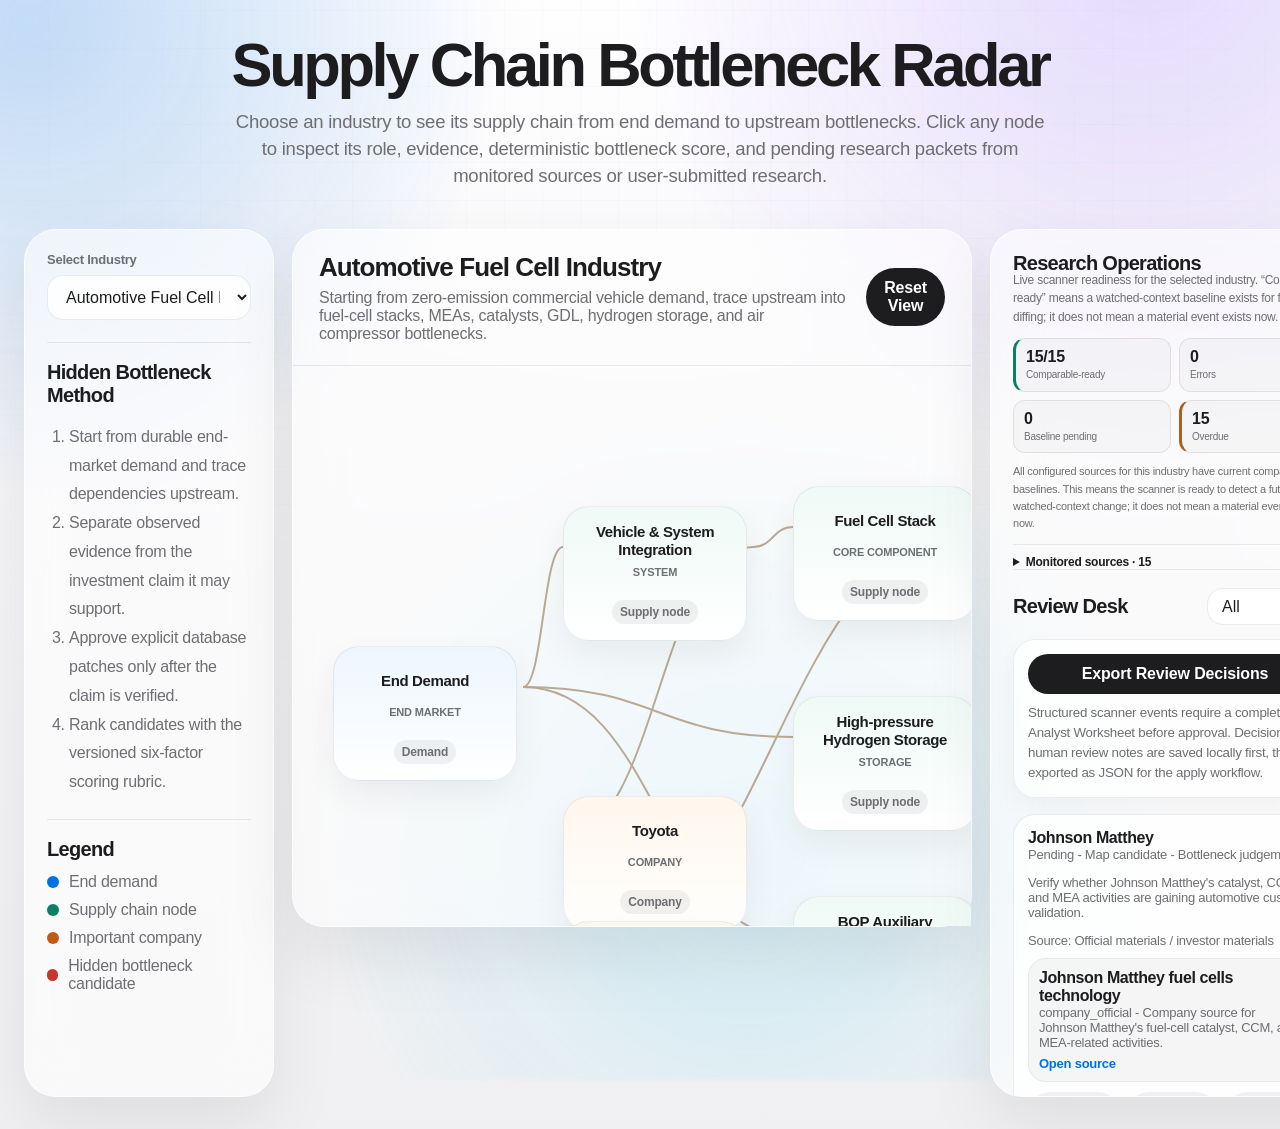
==== index.html @ 5727467e "Apply scanner actionability gate to Review Desk" ====
<!doctype html>
<html lang="en">
  <head>
    <meta charset="utf-8">
    <meta name="viewport" content="width=device-width, initial-scale=1">
    <title>Supply Chain Bottleneck Radar</title>
    <link rel="stylesheet" href="styles.css">
    <link rel="stylesheet" href="apple-style.css">
    <link rel="stylesheet" href="review-export.css">
    <link rel="stylesheet" href="node-cleanup.css">
    <link rel="stylesheet" href="hero-cleanup.css">
    <link rel="stylesheet" href="research-model.css">
    <link rel="stylesheet" href="analyst-review.css">
    <link rel="stylesheet" href="research-ops.css">
  </head>
  <body>
    <header class="hero">
      <div>
        <h1>Supply Chain Bottleneck Radar</h1>
        <p class="subtitle">
          Choose an industry to see its supply chain from end demand to upstream bottlenecks.
          Click any node to inspect its role, evidence, deterministic bottleneck score, and
          pending research packets from monitored sources or user-submitted research.
        </p>
      </div>
    </header>

    <main class="layout">
      <aside class="panel">
        <label for="industry-select">Select Industry</label>
        <select id="industry-select"></select>

        <section class="method-card">
          <h2>Hidden Bottleneck Method</h2>
          <ol>
            <li>Start from durable end-market demand and trace dependencies upstream.</li>
            <li>Separate observed evidence from the investment claim it may support.</li>
            <li>Approve explicit database patches only after the claim is verified.</li>
            <li>Rank candidates with the versioned six-factor scoring rubric.</li>
          </ol>
        </section>

        <section class="legend">
          <h2>Legend</h2>
          <div><span class="dot terminal"></span>End demand</div>
          <div><span class="dot chain"></span>Supply chain node</div>
          <div><span class="dot company"></span>Important company</div>
          <div><span class="dot zisu"></span>Hidden bottleneck candidate</div>
        </section>
      </aside>

      <section class="map-shell">
        <div class="toolbar">
          <div>
            <h2 id="industry-title"></h2>
            <p id="industry-description"></p>
          </div>
          <button id="reset-view" type="button">Reset View</button>
        </div>
        <div id="supply-chain-map" class="map"></div>
      </section>

      <aside class="panel updates-panel">
        <section class="research-ops">
          <div class="section-heading">
            <h2>Research Operations</h2>
          </div>
          <p class="research-ops-intro">
            Live scanner readiness for the selected industry. “Comparable-ready” means a watched-context baseline exists for future diffing; it does not mean a material event exists now.
          </p>
          <div id="source-health" aria-live="polite">Loading source health…</div>
        </section>

        <section>
          <div class="section-heading">
            <h2>Review Desk</h2>
            <select id="review-filter" aria-label="Filter review status">
              <option value="all">All</option>
              <option value="pending">Pending</option>
              <option value="approved">Approved</option>
              <option value="rejected">Rejected</option>
              <option value="needs_more_evidence">Need Evidence</option>
            </select>
          </div>
          <div class="review-tools">
            <button id="export-review" type="button">Export Review Decisions</button>
            <small id="export-status">Structured scanner events require a completed Analyst Worksheet before approval. Decisions and human review notes are saved locally first, then exported as JSON for the apply workflow.</small>
          </div>
          <div id="pending-updates" class="pending-list"></div>
        </section>

        <section class="submit-card">
          <h2>Submit Evidence</h2>
          <p>
            Add official data, filings, investor materials, announcements, or research notes.
            Submissions enter the review queue before they update the supply chain map.
          </p>
          <form id="submission-form">
            <input id="submission-company" placeholder="Company or node, e.g. Johnson Matthey" required>
            <input id="submission-source" placeholder="Source link or file note" required>
            <textarea id="submission-summary" placeholder="Briefly explain what this evidence changes." required></textarea>
            <select id="submission-impact">
              <option value="supply_chain_importance">Supply chain importance</option>
              <option value="bottleneck_judgement">Bottleneck judgement</option>
              <option value="financial_update">Financial or order update</option>
              <option value="new_player">New player or relationship</option>
            </select>
            <button type="submit">Submit to Review Queue</button>
          </form>
        </section>
      </aside>
    </main>

    <dialog id="company-dialog">
      <button class="close" id="close-dialog" type="button">x</button>
      <div id="company-detail"></div>
    </dialog>

    <script src="scanner-event-policy.js"></script>
    <script src="app.js"></script>
    <script src="review-queue-gate.js"></script>
    <script src="research-evidence-ui.js"></script>
    <script src="node-details.js"></script>
    <script src="company-flags.js"></script>
    <script type="module" src="analyst-review.js"></script>
    <script type="module" src="research-ops.js"></script>
    <script src="review-export.js"></script>
  </body>
</html>
---- styles.css ----
:root {
  --bg: #f6f3ed;
  --ink: #1e1c18;
  --muted: #746f66;
  --card: #fffaf1;
  --line: #d8cfc0;
  --accent: #ad5f23;
  --accent-dark: #6e3715;
  --green: #236d5b;
  --blue: #285d9a;
  --red: #a33d31;
  --shadow: 0 18px 45px rgba(40, 31, 20, 0.12);
}

* {
  box-sizing: border-box;
}

body {
  margin: 0;
  background: radial-gradient(circle at top left, #fff7e9 0, var(--bg) 42%, #eee8dd 100%);
  color: var(--ink);
  font-family: "Microsoft YaHei", "PingFang SC", Arial, sans-serif;
}

button,
input,
select,
textarea {
  font: inherit;
}

.hero {
  display: grid;
  grid-template-columns: 1fr minmax(260px, 360px);
  gap: 28px;
  padding: 36px 44px 24px;
  align-items: end;
}

.eyebrow {
  color: var(--accent);
  font-size: 13px;
  font-weight: 700;
  letter-spacing: 0.14em;
  margin: 0 0 10px;
  text-transform: uppercase;
}

h1 {
  font-size: clamp(32px, 5vw, 58px);
  line-height: 1.05;
  margin: 0;
}

.subtitle {
  color: var(--muted);
  font-size: 17px;
  max-width: 740px;
  line-height: 1.7;
}

.hero-card,
.panel,
.map-shell,
dialog {
  background: rgba(255, 250, 241, 0.9);
  border: 1px solid rgba(120, 92, 56, 0.16);
  box-shadow: var(--shadow);
}

.hero-card {
  border-radius: 22px;
  padding: 20px;
}

.hero-card span,
.hero-card small {
  color: var(--muted);
  display: block;
}

.hero-card strong {
  display: block;
  font-size: 22px;
  margin: 8px 0;
}

.layout {
  display: grid;
  grid-template-columns: 280px 1fr 340px;
  gap: 18px;
  padding: 0 28px 28px;
}

.panel,
.map-shell {
  border-radius: 24px;
}

.panel {
  padding: 20px;
}

.panel label {
  color: var(--muted);
  display: block;
  margin-bottom: 8px;
}

select,
input,
textarea {
  width: 100%;
  border: 1px solid var(--line);
  border-radius: 14px;
  background: #fffdf8;
  color: var(--ink);
  padding: 12px 14px;
}

textarea {
  min-height: 96px;
  resize: vertical;
}

.method-card,
.legend,
.submit-card {
  border-top: 1px solid var(--line);
  margin-top: 22px;
  padding-top: 18px;
}

h2 {
  font-size: 18px;
  margin: 0 0 12px;
}

ol {
  color: var(--muted);
  line-height: 1.8;
  padding-left: 22px;
}

.legend div {
  align-items: center;
  color: var(--muted);
  display: flex;
  gap: 10px;
  margin: 10px 0;
}

.dot {
  border-radius: 99px;
  display: inline-block;
  height: 12px;
  width: 12px;
}

.terminal { background: var(--blue); }
.chain { background: var(--green); }
.company { background: var(--accent); }
.zisu { background: var(--red); }

.toolbar {
  align-items: center;
  border-bottom: 1px solid var(--line);
  display: flex;
  justify-content: space-between;
  padding: 18px 22px;
}

.toolbar p {
  color: var(--muted);
  margin: 0;
}

button {
  background: var(--ink);
  border: 0;
  border-radius: 14px;
  color: #fffaf1;
  cursor: pointer;
  padding: 11px 14px;
}

.map {
  height: 680px;
  overflow: auto;
  position: relative;
}

.map-canvas {
  min-height: 680px;
  min-width: 1080px;
  position: relative;
}

.edges {
  inset: 0;
  pointer-events: none;
  position: absolute;
  z-index: 1;
}

.node {
  border: 1px solid rgba(60, 44, 24, 0.12);
  border-radius: 18px;
  box-shadow: 0 12px 24px rgba(42, 32, 20, 0.11);
  cursor: pointer;
  min-height: 82px;
  padding: 14px;
  position: absolute;
  transition: transform 0.18s ease, box-shadow 0.18s ease;
  width: 190px;
  z-index: 2;
}

.node:hover {
  box-shadow: 0 18px 34px rgba(42, 32, 20, 0.18);
  transform: translateY(-3px);
}

.node.terminal {
  background: #e7f0fb;
}

.node.chain {
  background: #e8f3ed;
}

.node.company {
  background: #fff0d8;
}

.node.zisu {
  background: #fde8e3;
  border-color: rgba(163, 61, 49, 0.4);
}

.node-title {
  font-weight: 800;
  line-height: 1.35;
}

.node-meta {
  color: var(--muted);
  font-size: 12px;
  margin-top: 8px;
}

.tags {
  display: flex;
  flex-wrap: wrap;
  gap: 7px;
  margin-top: 10px;
}

.tag {
  background: rgba(30, 28, 24, 0.08);
  border-radius: 999px;
  color: var(--accent-dark);
  font-size: 12px;
  padding: 5px 8px;
}

.pending-list {
  display: grid;
  gap: 10px;
}

.section-heading {
  align-items: center;
  display: flex;
  gap: 10px;
  justify-content: space-between;
}

.section-heading h2 {
  margin: 0;
}

.section-heading select {
  max-width: 130px;
  padding: 8px 10px;
}

.update-card {
  background: #fffdf8;
  border: 1px solid var(--line);
  border-radius: 16px;
  padding: 12px;
}

.update-card.approved {
  border-color: rgba(35, 109, 91, 0.45);
}

.update-card.rejected {
  border-color: rgba(163, 61, 49, 0.45);
}

.update-card.needs_more_evidence {
  border-color: rgba(173, 95, 35, 0.5);
}

.update-card strong,
.update-card span {
  display: block;
}

.update-card span,
.update-card p {
  color: var(--muted);
  font-size: 13px;
}

.review-actions {
  display: grid;
  gap: 7px;
  grid-template-columns: repeat(3, 1fr);
  margin-top: 10px;
}

.review-actions button {
  background: rgba(30, 28, 24, 0.08);
  color: var(--ink);
  font-size: 12px;
  padding: 8px 6px;
}

.review-actions button:hover {
  background: rgba(30, 28, 24, 0.14);
}

.source-list {
  display: grid;
  gap: 8px;
  margin-top: 10px;
}

.source-item {
  background: rgba(30, 28, 24, 0.04);
  border: 1px solid rgba(120, 92, 56, 0.12);
  border-radius: 14px;
  padding: 10px;
}

.source-item strong,
.source-item span,
.source-item a {
  display: block;
}

.source-item span,
.source-empty {
  color: var(--muted);
  font-size: 13px;
}

.source-item a {
  color: var(--accent-dark);
  font-size: 13px;
  margin-top: 6px;
}

.empty-state,
.load-error {
  color: var(--muted);
  padding: 24px;
}

form {
  display: grid;
  gap: 10px;
}

dialog {
  border: 0;
  border-radius: 24px;
  max-width: 620px;
  padding: 26px;
  width: min(92vw, 620px);
}

dialog::backdrop {
  background: rgba(22, 18, 13, 0.38);
  backdrop-filter: blur(3px);
}

.close {
  align-items: center;
  background: rgba(30, 28, 24, 0.08);
  border-radius: 99px;
  color: var(--ink);
  display: flex;
  font-size: 24px;
  height: 36px;
  justify-content: center;
  padding: 0;
  position: absolute;
  right: 16px;
  top: 16px;
  width: 36px;
}

.detail-header {
  padding-right: 42px;
}

.detail-header h2 {
  font-size: 28px;
  margin-bottom: 6px;
}

.detail-subtitle {
  color: var(--muted);
}

.signal-grid {
  display: grid;
  gap: 10px;
  grid-template-columns: repeat(2, 1fr);
  margin: 18px 0;
}

.signal {
  background: #fffdf8;
  border: 1px solid var(--line);
  border-radius: 16px;
  padding: 12px;
}

.signal strong {
  display: block;
  margin-bottom: 4px;
}

.score-row {
  align-items: center;
  display: grid;
  gap: 10px;
  grid-template-columns: 110px 1fr 34px;
  margin: 10px 0;
}

.bar {
  background: rgba(30, 28, 24, 0.08);
  border-radius: 99px;
  height: 10px;
  overflow: hidden;
}

.bar span {
  background: linear-gradient(90deg, var(--accent), var(--red));
  display: block;
  height: 100%;
}

.recent-list {
  color: var(--muted);
  line-height: 1.7;
  padding-left: 20px;
}

@media (max-width: 1180px) {
  .layout {
    grid-template-columns: 1fr;
  }

  .hero {
    grid-template-columns: 1fr;
  }
}
---- apple-style.css ----
:root {
  --bg: #f5f5f7;
  --ink: #1d1d1f;
  --muted: #6e6e73;
  --soft: #86868b;
  --card: rgba(255, 255, 255, 0.82);
  --glass: rgba(255, 255, 255, 0.58);
  --line: rgba(0, 0, 0, 0.08);
  --blue: #0071e3;
  --blue-dark: #005bb5;
  --cyan: #53d8ff;
  --violet: #8f5cff;
  --green: #0a7f64;
  --orange: #bf5b16;
  --red: #c7352f;
  --shadow: 0 28px 70px rgba(0, 0, 0, 0.08);
  --shadow-soft: 0 14px 34px rgba(0, 0, 0, 0.06);
}

html {
  background: var(--bg);
  scroll-behavior: smooth;
}

body {
  background:
    radial-gradient(circle at 50% -10%, rgba(255, 255, 255, 0.95), transparent 38%),
    linear-gradient(180deg, #fbfbfd 0%, var(--bg) 42%, #f0f0f2 100%);
  color: var(--ink);
  font-family: -apple-system, BlinkMacSystemFont, "SF Pro Text", "SF Pro Display", "PingFang SC", "Microsoft YaHei", Arial, sans-serif;
  letter-spacing: -0.015em;
  min-height: 100vh;
  overflow-x: hidden;
  position: relative;
}

body::before,
body::after {
  content: "";
  inset: -20%;
  pointer-events: none;
  position: fixed;
  z-index: 0;
}

body::before {
  animation: floatAura 18s ease-in-out infinite alternate;
  background:
    radial-gradient(circle at 16% 16%, rgba(0, 113, 227, 0.24), transparent 26%),
    radial-gradient(circle at 78% 10%, rgba(143, 92, 255, 0.22), transparent 29%),
    radial-gradient(circle at 56% 82%, rgba(83, 216, 255, 0.22), transparent 30%);
  filter: blur(2px);
  opacity: 0.95;
}

body::after {
  background:
    linear-gradient(rgba(0, 113, 227, 0.08) 1px, transparent 1px),
    linear-gradient(90deg, rgba(143, 92, 255, 0.07) 1px, transparent 1px);
  background-size: 38px 38px;
  mask-image: radial-gradient(circle at 50% 28%, rgba(0, 0, 0, 0.72), transparent 70%);
  opacity: 0.62;
}

.hero,
.layout,
dialog {
  position: relative;
  z-index: 1;
}

@keyframes floatAura {
  from {
    transform: translate3d(-2%, -1%, 0) scale(1);
  }

  to {
    transform: translate3d(2%, 1.5%, 0) scale(1.06);
  }
}

button {
  background: var(--blue);
  border-radius: 999px;
  color: #fff;
  font-weight: 600;
  letter-spacing: -0.01em;
  padding: 11px 18px;
  transition: background 0.18s ease, box-shadow 0.18s ease, transform 0.18s ease;
}

button:hover {
  background: var(--blue-dark);
  box-shadow: 0 10px 24px rgba(0, 113, 227, 0.18);
  transform: translateY(-1px);
}

.hero {
  align-items: center;
  gap: 18px;
  grid-template-columns: 1fr;
  margin: 0 auto;
  max-width: 1480px;
  min-height: 25vh;
  padding: 48px 32px 26px;
  text-align: center;
}

.eyebrow {
  color: var(--soft);
  letter-spacing: 0.08em;
  margin-bottom: 18px;
}

h1 {
  font-size: clamp(42px, 6.4vw, 86px);
  font-weight: 700;
  letter-spacing: -0.065em;
  line-height: 0.94;
  margin-left: auto;
  margin-right: auto;
  max-width: 980px;
  text-wrap: balance;
}

.subtitle {
  color: var(--muted);
  font-size: clamp(19px, 2vw, 26px);
  font-weight: 500;
  line-height: 1.25;
  margin-left: auto;
  margin-right: auto;
  margin-top: 20px;
  max-width: 760px;
}

.hero-card,
.panel,
.map-shell,
dialog {
  background: var(--glass);
  border: 1px solid rgba(255, 255, 255, 0.68);
  box-shadow: var(--shadow);
  backdrop-filter: blur(22px);
}

.hero-card,
.panel,
.map-shell {
  border-radius: 32px;
}

.hero-card {
  justify-self: center;
  max-width: 520px;
  padding: 24px;
}

.hero-card span,
.hero-card small {
  color: var(--muted);
}

.hero-card strong {
  font-size: 24px;
  letter-spacing: -0.04em;
  line-height: 1.08;
}

.layout {
  align-items: start;
  gap: 18px;
  grid-template-columns: 250px minmax(680px, 1fr) 370px;
  margin: 0 auto;
  max-width: 1560px;
  padding: 0 24px 32px;
}

.panel {
  padding: 22px;
}

.layout > .panel:first-child,
.updates-panel {
  height: calc(100vh - 32px);
  max-height: calc(100vh - 32px);
  position: sticky;
  top: 16px;
}

.updates-panel {
  overflow-y: auto;
  padding: 22px;
  scrollbar-color: rgba(0, 113, 227, 0.38) rgba(255, 255, 255, 0.3);
  scrollbar-width: thin;
}

.updates-panel > section:first-child {
  display: block;
  min-height: auto;
  padding: 0;
}

.updates-panel .submit-card {
  margin-top: 22px;
  padding-top: 20px;
}

.pending-list {
  display: grid;
  gap: 12px;
  max-height: 44vh;
  min-height: 220px;
  overflow-y: auto;
  padding: 2px 5px 12px 0;
  scrollbar-color: rgba(0, 113, 227, 0.38) rgba(255, 255, 255, 0.3);
  scrollbar-width: thin;
}

.updates-panel::-webkit-scrollbar,
.pending-list::-webkit-scrollbar {
  width: 8px;
}

.updates-panel::-webkit-scrollbar-track,
.pending-list::-webkit-scrollbar-track {
  background: rgba(255, 255, 255, 0.3);
  border-radius: 999px;
}

.updates-panel::-webkit-scrollbar-thumb,
.pending-list::-webkit-scrollbar-thumb {
  background: linear-gradient(180deg, rgba(0, 113, 227, 0.5), rgba(143, 92, 255, 0.5));
  border-radius: 999px;
}

.panel label {
  color: var(--muted);
  font-size: 13px;
  font-weight: 700;
}

select,
input,
textarea {
  background: rgba(255, 255, 255, 0.86);
  border: 1px solid var(--line);
  border-radius: 16px;
  color: var(--ink);
  outline: none;
  transition: border 0.18s ease, box-shadow 0.18s ease, background 0.18s ease;
}

select:focus,
input:focus,
textarea:focus {
  background: #fff;
  border-color: rgba(0, 113, 227, 0.45);
  box-shadow: 0 0 0 4px rgba(0, 113, 227, 0.12);
}

h2 {
  font-size: 20px;
  letter-spacing: -0.035em;
}

h3 {
  font-size: 18px;
  letter-spacing: -0.03em;
}

ol,
.legend div,
.toolbar p,
.submit-card p,
.update-card span,
.update-card p,
.source-item span,
.source-empty,
.detail-subtitle,
.signal span,
.score-row span,
.recent-list {
  color: var(--muted);
}

.terminal { background: var(--blue); }
.chain { background: var(--green); }
.company { background: var(--orange); }
.zisu { background: var(--red); }

.toolbar {
  border-bottom: 1px solid var(--line);
  gap: 18px;
  padding: 22px 26px;
}

.toolbar h2 {
  font-size: 26px;
  margin-bottom: 6px;
}

.toolbar button,
#export-review {
  background: var(--ink);
}

.toolbar button:hover,
#export-review:hover {
  background: #000;
  box-shadow: 0 10px 24px rgba(0, 0, 0, 0.14);
}

.map {
  height: calc(100vh - 430px);
  min-height: 560px;
}

.map-canvas {
  min-height: 660px;
  min-width: 1350px;
}

.node {
  background: rgba(255, 255, 255, 0.86);
  border: 1px solid rgba(0, 0, 0, 0.07);
  border-radius: 22px;
  box-shadow: var(--shadow-soft);
  color: var(--ink);
  min-height: 88px;
  padding: 15px;
  text-align: left;
  transition: border 0.18s ease, box-shadow 0.18s ease, transform 0.18s ease;
  width: 198px;
}

.node:hover {
  border-color: rgba(0, 113, 227, 0.28);
  box-shadow: 0 20px 46px rgba(0, 0, 0, 0.11);
  transform: translateY(-4px);
}

.node.terminal {
  background: linear-gradient(180deg, #edf6ff, #ffffff);
}

.node.chain {
  background: linear-gradient(180deg, #effaf6, #ffffff);
}

.node.company {
  background: linear-gradient(180deg, #fff6ec, #ffffff);
}

.node.zisu {
  background: linear-gradient(180deg, #fff0ee, #ffffff);
  border-color: rgba(199, 53, 47, 0.18);
}

.node-title {
  font-size: 15px;
  letter-spacing: -0.025em;
}

.node-meta {
  color: var(--muted);
  line-height: 1.35;
}

.tag {
  background: rgba(0, 0, 0, 0.055);
  color: var(--muted);
  font-weight: 600;
}

.update-card {
  background: rgba(255, 255, 255, 0.74);
  border: 1px solid var(--line);
  border-radius: 22px;
  box-shadow: 0 10px 24px rgba(0, 0, 0, 0.04);
  padding: 14px;
}

.update-card strong {
  letter-spacing: -0.025em;
}

.review-actions button {
  background: rgba(0, 0, 0, 0.055);
  color: var(--ink);
}

.review-actions button:hover {
  background: rgba(0, 0, 0, 0.1);
  box-shadow: none;
}

.source-item,
signal {
  background: rgba(0, 0, 0, 0.035);
  border: 1px solid rgba(0, 0, 0, 0.055);
  border-radius: 18px;
}

.source-item a {
  color: var(--blue);
  font-weight: 600;
  text-decoration: none;
}

.source-item a:hover {
  text-decoration: underline;
}

dialog {
  border-radius: 30px;
  max-width: 660px;
  padding: 28px;
}

dialog::backdrop {
  background: rgba(0, 0, 0, 0.32);
  backdrop-filter: blur(8px);
}

.close {
  background: rgba(0, 0, 0, 0.06);
  color: var(--ink);
}

.detail-header h2 {
  font-size: 32px;
  letter-spacing: -0.05em;
}

.bar {
  background: rgba(0, 0, 0, 0.08);
  height: 8px;
}

.bar span {
  background: linear-gradient(90deg, var(--blue), #7a5cff);
}

@media (max-width: 1240px) {
  .layout {
    grid-template-columns: 1fr;
  }

  .layout > .panel:first-child,
  .updates-panel {
    height: auto;
    max-height: none;
    overflow: visible;
    position: static;
  }

  .updates-panel {
    display: block;
    padding: 22px;
  }

  .updates-panel > section:first-child {
    display: block;
    padding: 0;
  }

  .updates-panel .submit-card {
    padding: 22px 0 0;
  }

  .pending-list {
    max-height: 460px;
  }

  .map {
    height: 640px;
  }
}

@media (max-width: 760px) {
  .hero {
    grid-template-columns: 1fr;
    min-height: 24vh;
    padding: 36px 18px 22px;
  }

  h1 {
    font-size: clamp(38px, 12vw, 58px);
  }

  .layout {
    padding: 0 12px 18px;
  }

  .hero-card,
  .panel,
  .map-shell {
    border-radius: 24px;
  }

  .toolbar {
    align-items: flex-start;
    flex-direction: column;
    padding: 18px;
  }

  .toolbar button {
    width: 100%;
  }

  .map {
    height: 560px;
  }

  .map-canvas {
    min-width: 1320px;
  }

  .section-heading {
    align-items: stretch;
    flex-direction: column;
  }

  .section-heading select {
    max-width: none;
  }

  .signal-grid,
  .review-actions {
    grid-template-columns: 1fr;
  }
}
---- review-export.css ----
.review-tools {
  background: rgba(255, 255, 255, 0.72);
  border: 1px solid rgba(0, 0, 0, 0.07);
  border-radius: 22px;
  box-shadow: 0 10px 24px rgba(0, 0, 0, 0.04);
  display: grid;
  gap: 9px;
  margin: 14px 0;
  padding: 14px;
}

.review-tools button {
  width: 100%;
}

.review-tools small {
  color: var(--muted);
  line-height: 1.5;
}

#review-json-output {
  font-family: ui-monospace, SFMono-Regular, Consolas, monospace;
  font-size: 12px;
  min-height: 160px;
  resize: vertical;
  width: 100%;
}

.signal {
  background: rgba(0, 0, 0, 0.035);
  border: 1px solid rgba(0, 0, 0, 0.055);
  border-radius: 18px;
}
---- node-cleanup.css ----
.node {
  border-radius: 26px;
  min-height: 96px;
  padding: 16px;
  text-align: center;
  width: 184px;
}

.node-title {
  align-items: center;
  display: flex;
  justify-content: center;
  line-height: 1.18;
  min-height: 36px;
}

.node-meta {
  font-size: 11px;
  margin-top: 6px;
  overflow: hidden;
  text-overflow: ellipsis;
  text-transform: uppercase;
  white-space: nowrap;
}

.tags {
  display: flex;
  justify-content: center;
}

.tag {
  margin-top: 10px;
  max-width: 100%;
  overflow: hidden;
  text-overflow: ellipsis;
  white-space: nowrap;
}

.company-flags {
  display: grid;
  gap: 10px;
  grid-template-columns: repeat(3, 1fr);
  margin: 20px 0;
}

.flag-pill {
  border: 1px solid rgba(0, 0, 0, 0.08);
  border-radius: 18px;
  padding: 12px;
}

.flag-pill span,
.flag-pill strong {
  display: block;
}

.flag-pill span {
  border-radius: 999px;
  font-size: 11px;
  font-weight: 700;
  margin-bottom: 8px;
  padding: 4px 8px;
  text-align: center;
  width: fit-content;
}

.flag-pill strong {
  font-size: 13px;
  line-height: 1.25;
}

.flag-pill.active {
  background: rgba(0, 113, 227, 0.08);
  border-color: rgba(0, 113, 227, 0.22);
}

.flag-pill.active span {
  background: rgba(0, 113, 227, 0.14);
  color: #005bb5;
}

.flag-pill.inactive {
  background: rgba(0, 0, 0, 0.025);
}

.flag-pill.inactive span {
  background: rgba(0, 0, 0, 0.06);
  color: #6e6e73;
}

.analysis-box {
  background: rgba(0, 113, 227, 0.07);
  border: 1px solid rgba(0, 113, 227, 0.13);
  border-radius: 16px;
  color: var(--muted);
  display: grid;
  gap: 6px;
  margin: 10px 0;
  padding: 10px;
}

.analysis-box strong {
  color: var(--ink);
}

.analysis-box p,
.analysis-box ul {
  margin: 0;
}

.analysis-box ul {
  padding-left: 18px;
}

@media (max-width: 640px) {
  .company-flags {
    grid-template-columns: 1fr;
  }
}
---- hero-cleanup.css ----
.hero {
  gap: 12px;
  min-height: 18vh;
  padding: 34px 32px 20px;
}

.hero .eyebrow,
.hero .hero-card {
  display: none;
}

.hero h1 {
  font-size: clamp(34px, 4.8vw, 62px);
  letter-spacing: -0.055em;
  line-height: 1;
}

.hero .subtitle {
  font-size: clamp(16px, 1.45vw, 20px);
  line-height: 1.45;
  margin-top: 14px;
  max-width: 820px;
}

@media (max-width: 760px) {
  .hero {
    min-height: 16vh;
    padding: 28px 18px 18px;
  }

  .hero h1 {
    font-size: clamp(32px, 10vw, 48px);
  }
}
---- research-model.css ----
.composite-score {
  display: grid;
  gap: 6px;
  margin: 10px 0 18px;
  padding: 14px;
  border: 1px solid var(--line);
  border-radius: 16px;
  background: #fffdf8;
}

.composite-score > strong {
  font-size: 32px;
  line-height: 1;
}

.composite-score > span {
  font-weight: 700;
}

.composite-score > small,
.score-policy,
.research-stage small,
.research-evidence small,
.score-evidence-record small {
  color: var(--muted);
  line-height: 1.5;
}

.score-row span small {
  color: var(--muted);
  font-size: 11px;
}

.score-evidence-record {
  border: 1px solid rgba(120, 92, 56, 0.14);
  border-radius: 12px;
  margin: -4px 0 12px 120px;
  padding: 9px 11px;
  background: rgba(30, 28, 24, 0.025);
}

.score-evidence-record.supported {
  border-left: 3px solid var(--green);
}

.score-evidence-record.missing {
  border-left: 3px solid var(--accent);
}

.score-evidence-record strong,
.score-evidence-record small {
  display: block;
}

.score-evidence-record strong {
  font-size: 12px;
}

.score-evidence-record p {
  color: var(--muted);
  font-size: 12px;
  line-height: 1.5;
  margin: 5px 0;
}

.score-evidence-coverage {
  border-top: 1px solid rgba(120, 92, 56, 0.12);
  margin-top: 5px;
  padding-top: 8px;
}

.research-packet {
  display: grid;
  gap: 8px;
  margin: 12px 0;
}

.research-stage {
  border: 1px solid rgba(120, 92, 56, 0.16);
  border-radius: 14px;
  background: rgba(30, 28, 24, 0.025);
  padding: 10px;
}

.research-stage > span {
  color: var(--ink);
  font-weight: 800;
  font-size: 12px;
  margin-bottom: 5px;
}

.research-stage p,
.research-stage li,
.research-stage small {
  font-size: 12px;
}

.research-stage ul {
  margin: 6px 0 0;
  padding-left: 18px;
}

.research-stage code {
  font-size: 11px;
  overflow-wrap: anywhere;
}

.research-evidence + .research-evidence {
  border-top: 1px solid rgba(120, 92, 56, 0.12);
  margin-top: 8px;
  padding-top: 8px;
}

.change-evidence-panel {
  border: 1px solid rgba(40, 93, 154, 0.2);
  border-left: 3px solid var(--blue);
  border-radius: 14px;
  margin: 10px 0;
  padding: 10px;
  background: rgba(40, 93, 154, 0.04);
}

.change-evidence-panel.baseline_missing {
  border-left-color: var(--accent);
  background: rgba(173, 95, 35, 0.05);
}

.change-evidence-panel > strong,
.change-snippet-group > span {
  display: block;
  color: var(--ink);
  font-size: 12px;
  font-weight: 800;
}

.change-evidence-panel > p,
.change-snippet-group li {
  color: var(--muted);
  font-size: 12px;
  line-height: 1.5;
}

.change-snippet-group {
  margin-top: 8px;
}

.change-snippet-group ul {
  margin: 5px 0 0;
  padding-left: 18px;
}

.change-snippet-group.added > span {
  color: var(--green);
}

.change-snippet-group.removed > span {
  color: var(--red);
}

.analysis-box {
  border-left: 3px solid var(--accent);
  margin: 10px 0;
  padding: 8px 10px;
  background: rgba(173, 95, 35, 0.05);
}

.analysis-box ul {
  padding-left: 18px;
}

.analysis-box li,
.analysis-box span {
  font-size: 12px;
}

@media (max-width: 720px) {
  .score-evidence-record {
    margin-left: 0;
  }
}
---- analyst-review.css ----
.analyst-workbench {
  margin: 12px 0;
  border: 1px solid rgba(52, 77, 102, 0.18);
  border-radius: 16px;
  background: rgba(44, 70, 96, 0.035);
  overflow: hidden;
}

.analyst-workbench summary {
  display: flex;
  align-items: center;
  justify-content: space-between;
  gap: 12px;
  cursor: pointer;
  padding: 12px 14px;
  font-size: 13px;
  font-weight: 800;
}

.analyst-readiness {
  border-radius: 999px;
  padding: 4px 8px;
  background: rgba(173, 95, 35, 0.1);
  color: var(--accent);
  font-size: 11px;
  white-space: nowrap;
}

.analyst-readiness.ready {
  background: rgba(44, 116, 76, 0.1);
  color: var(--green);
}

.analyst-form {
  display: grid;
  gap: 10px;
  padding: 0 14px 14px;
  border-top: 1px solid rgba(52, 77, 102, 0.12);
}

.analyst-intro {
  margin: 12px 0 0;
  color: var(--muted);
  font-size: 12px;
  line-height: 1.5;
}

.analyst-field {
  display: grid;
  gap: 5px;
}

.analyst-field > span,
.analyst-check > span {
  color: var(--ink);
  font-size: 12px;
  font-weight: 700;
}

.analyst-field input,
.analyst-field textarea,
.analyst-field select {
  width: 100%;
  box-sizing: border-box;
  border: 1px solid var(--line);
  border-radius: 10px;
  background: #fff;
  color: var(--ink);
  font: inherit;
  font-size: 12px;
  padding: 9px 10px;
}

.analyst-field textarea {
  resize: vertical;
  min-height: 64px;
}

.analyst-check {
  display: grid;
  grid-template-columns: auto 1fr;
  align-items: start;
  gap: 8px;
  border: 1px solid rgba(44, 116, 76, 0.18);
  border-radius: 12px;
  padding: 10px;
  background: rgba(44, 116, 76, 0.04);
}

.analyst-check input {
  margin-top: 2px;
}

.final-patch-preview {
  display: grid;
  gap: 8px;
  border: 1px solid rgba(40, 93, 154, 0.18);
  border-radius: 14px;
  padding: 11px;
  background: rgba(40, 93, 154, 0.035);
}

.patch-preview-heading {
  display: flex;
  align-items: center;
  justify-content: space-between;
  gap: 8px;
}

.patch-preview-heading > strong {
  font-size: 12px;
}

.patch-preview-badge {
  border-radius: 999px;
  padding: 3px 7px;
  background: rgba(173, 95, 35, 0.1);
  color: var(--accent);
  font-size: 10px;
  font-weight: 800;
}

.patch-preview-badge.ready {
  background: rgba(44, 116, 76, 0.1);
  color: var(--green);
}

.patch-preview-intro,
.patch-preview-body > p,
.patch-preview-body li,
.patch-preview-sources,
.patch-preview-reason {
  color: var(--muted);
  font-size: 11px;
  line-height: 1.45;
}

.patch-preview-intro {
  margin: 0;
}

.patch-preview-body {
  display: grid;
  gap: 8px;
}

.patch-preview-body ul {
  margin: 0;
  padding-left: 18px;
}

.patch-preview-no-change {
  margin: 0;
  border-left: 3px solid var(--green);
  padding-left: 8px;
}

.patch-preview-operation {
  display: grid;
  gap: 8px;
  border: 1px solid rgba(120, 92, 56, 0.14);
  border-left: 3px solid var(--green);
  border-radius: 12px;
  padding: 9px;
  background: #fff;
}

.patch-preview-operation.no-op {
  border-left-color: var(--accent);
}

.patch-preview-operation-heading {
  display: flex;
  align-items: center;
  gap: 7px;
  flex-wrap: wrap;
}

.patch-preview-operation-heading strong {
  font-size: 10px;
  letter-spacing: 0.04em;
}

.patch-preview-operation-heading code {
  flex: 1 1 180px;
  overflow-wrap: anywhere;
  font-size: 10px;
}

.patch-preview-operation-heading span {
  font-size: 10px;
  font-weight: 700;
  color: var(--green);
}

.patch-preview-operation.no-op .patch-preview-operation-heading span {
  color: var(--accent);
}

.patch-preview-values {
  display: grid;
  grid-template-columns: minmax(0, 1fr) minmax(0, 1fr);
  gap: 8px;
}

.patch-preview-value {
  min-width: 0;
}

.patch-preview-value > span {
  display: block;
  margin-bottom: 4px;
  color: var(--muted);
  font-size: 10px;
  font-weight: 700;
}

.patch-preview-value pre {
  box-sizing: border-box;
  max-height: 180px;
  margin: 0;
  overflow: auto;
  white-space: pre-wrap;
  overflow-wrap: anywhere;
  border: 1px solid rgba(120, 92, 56, 0.12);
  border-radius: 9px;
  padding: 8px;
  background: rgba(30, 28, 24, 0.025);
  color: var(--ink);
  font-family: ui-monospace, SFMono-Regular, Menlo, Monaco, Consolas, monospace;
  font-size: 10px;
  line-height: 1.4;
}

.patch-preview-value.proposed pre {
  background: rgba(44, 116, 76, 0.035);
}

.analyst-actions {
  display: flex;
  gap: 8px;
  flex-wrap: wrap;
}

.analyst-actions button {
  font-size: 12px;
}

.analyst-status {
  min-height: 18px;
  color: var(--muted);
  font-size: 12px;
  line-height: 1.45;
}

.analyst-status.success {
  color: var(--green);
}

.analyst-status.warning {
  color: var(--accent);
}

.analyst-status.error {
  color: var(--red);
  font-weight: 700;
}

@media (max-width: 720px) {
  .analyst-workbench summary {
    align-items: flex-start;
  }

  .patch-preview-values {
    grid-template-columns: 1fr;
  }

  .analyst-actions {
    display: grid;
  }
}
---- research-ops.css ----
.research-ops {
  border-bottom: 1px solid var(--line);
  margin-bottom: 18px;
  padding-bottom: 18px;
}

.research-ops-intro {
  color: var(--muted);
  font-size: 12px;
  line-height: 1.55;
  margin: -4px 0 12px;
}

.source-health-metrics {
  display: grid;
  grid-template-columns: repeat(2, minmax(0, 1fr));
  gap: 8px;
}

.source-health-metric {
  background: rgba(30, 28, 24, 0.025);
  border: 1px solid rgba(120, 92, 56, 0.14);
  border-radius: 12px;
  display: grid;
  gap: 3px;
  padding: 9px 10px;
}

.source-health-metric strong {
  font-size: 16px;
}

.source-health-metric span {
  color: var(--muted);
  font-size: 10px;
  line-height: 1.25;
}

.source-health-metric.good {
  border-left: 3px solid var(--green);
}

.source-health-metric.warn {
  border-left: 3px solid var(--accent);
}

.source-health-metric.bad {
  border-left: 3px solid var(--red);
}

.source-health-summary {
  color: var(--muted);
  font-size: 11px;
  line-height: 1.55;
  margin: 10px 0 0;
}

.source-health-details {
  border-top: 1px solid rgba(120, 92, 56, 0.12);
  margin-top: 12px;
  padding-top: 10px;
}

.source-health-details > summary {
  cursor: pointer;
  font-size: 12px;
  font-weight: 800;
}

.source-health-list {
  display: grid;
  gap: 8px;
  margin-top: 10px;
}

.source-health-row {
  background: rgba(30, 28, 24, 0.025);
  border: 1px solid rgba(120, 92, 56, 0.14);
  border-radius: 12px;
  padding: 9px;
}

.source-health-row.error {
  border-left: 3px solid var(--red);
}

.source-health-row.baseline_pending,
.source-health-row.not_checked {
  border-left: 3px solid var(--accent);
}

.source-health-row.ready {
  border-left: 3px solid var(--green);
}

.source-health-row-heading {
  align-items: flex-start;
  display: flex;
  gap: 8px;
  justify-content: space-between;
}

.source-health-name,
.source-health-meta {
  display: block;
}

.source-health-name {
  font-size: 11px;
  line-height: 1.35;
}

.source-health-meta {
  color: var(--muted);
  font-size: 9px;
  margin-top: 2px;
}

.source-health-badge {
  border: 1px solid rgba(120, 92, 56, 0.16);
  border-radius: 999px;
  flex: 0 0 auto;
  font-size: 9px;
  font-weight: 800;
  padding: 3px 6px;
}

.source-health-badge.ready {
  color: var(--green);
}

.source-health-badge.error {
  color: var(--red);
}

.source-health-badge.baseline_pending,
.source-health-badge.not_checked {
  color: var(--accent-dark);
}

.source-health-detail {
  color: var(--muted);
  font-size: 10px;
  line-height: 1.45;
  margin: 7px 0;
}

.source-health-facts {
  display: grid;
  gap: 2px;
}

.source-health-facts span {
  color: var(--muted);
  font-size: 9px;
  line-height: 1.4;
}

.source-health-facts .source-health-overdue {
  color: var(--accent-dark);
  font-weight: 800;
}

.source-health-link {
  display: inline-block;
  font-size: 10px;
  font-weight: 800;
  margin-top: 7px;
}

@media (max-width: 1100px) {
  .source-health-metrics {
    grid-template-columns: repeat(4, minmax(0, 1fr));
  }
}

@media (max-width: 720px) {
  .source-health-metrics {
    grid-template-columns: repeat(2, minmax(0, 1fr));
  }
}
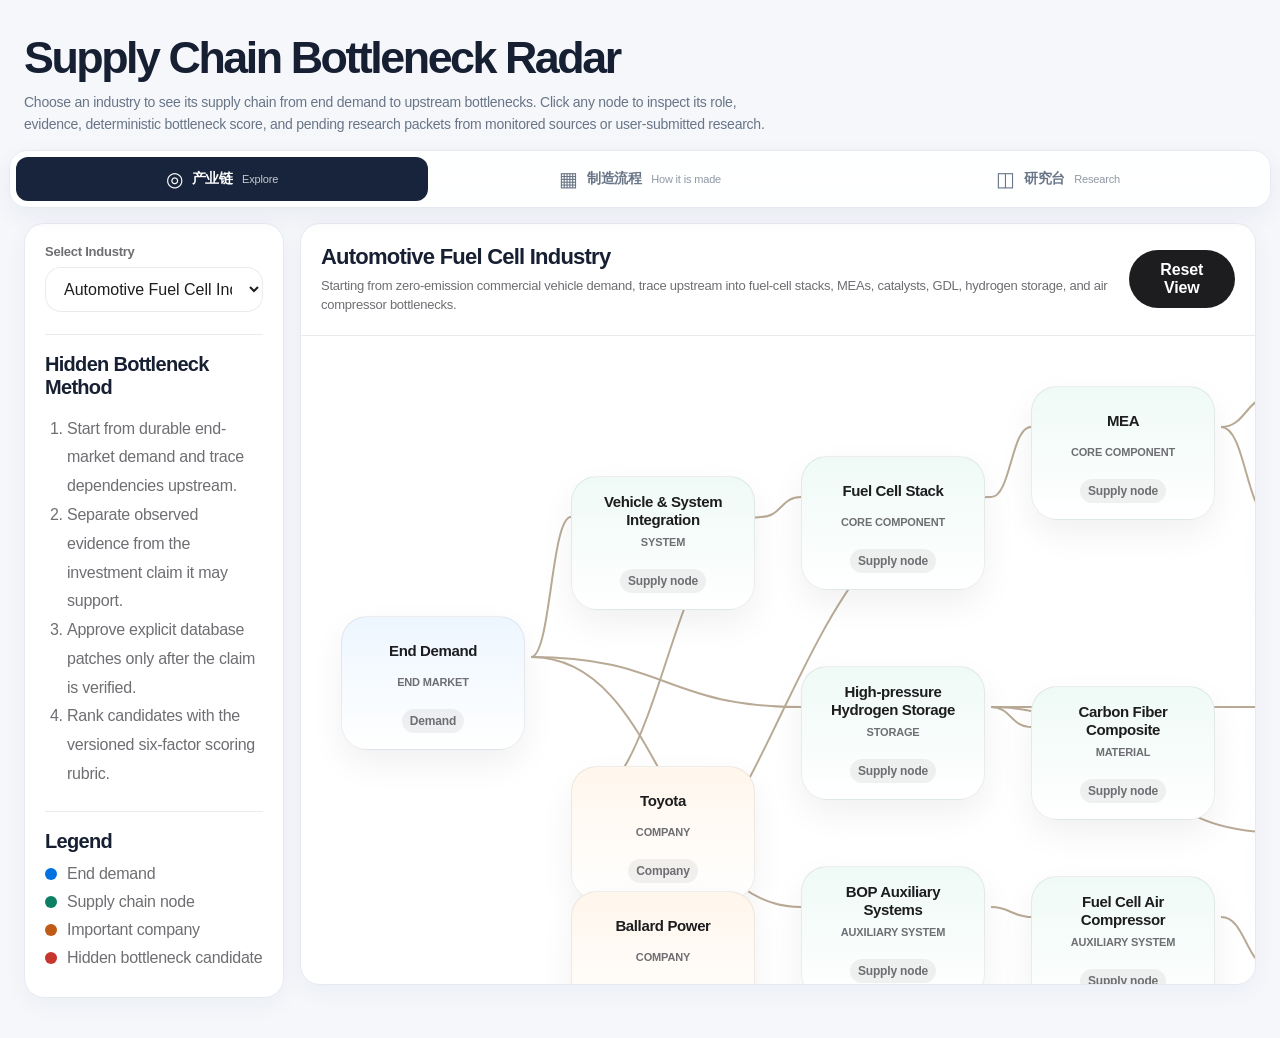
==== commit 56dc4ded: "feat: enable responsive navigation and GPU manufacturing explorer" ====
--- a/index.html
+++ b/index.html
@@ -12,6 +12,7 @@
     <link rel="stylesheet" href="research-model.css">
     <link rel="stylesheet" href="analyst-review.css">
     <link rel="stylesheet" href="research-ops.css">
+    <link rel="stylesheet" href="experience.css">
   </head>
   <body>
     <header class="hero">
@@ -125,5 +126,6 @@
     <script type="module" src="analyst-review.js"></script>
     <script type="module" src="research-ops.js"></script>
     <script src="review-export.js"></script>
+    <script src="experience.js"></script>
   </body>
 </html>
--- a/experience.css
+++ b/experience.css
@@ -0,0 +1,205 @@
+/* Mobile-first layout overrides; loaded last to preserve legacy modules. */
+:root { --experience-blue:#245edb; --experience-text:#172033; --experience-muted:#64748b; --experience-border:#e5eaf1; }
+html { scroll-padding-top:90px; }
+body { background:#f5f7fb; overflow-x:hidden; color:var(--experience-text); }
+body::before,body::after { display:none; }
+.hero { max-width:1310px; min-height:0; padding:34px 24px 14px; text-align:left; }
+.hero h1 { margin:0; max-width:none; font-size:clamp(30px,3.5vw,46px); letter-spacing:-.055em; line-height:1.03; }
+.hero .subtitle { font-size:14px; font-weight:400; line-height:1.55; max-width:760px; margin:12px 0 0; color:#687587; }
+.experience-nav { position:sticky; top:0; z-index:45; margin:0 auto 15px; padding:6px; max-width:1262px;
+  display:flex; gap:6px; background:rgba(255,255,255,.91); border:1px solid var(--experience-border);
+  box-shadow:0 8px 24px rgba(22,40,73,.055); border-radius:18px; backdrop-filter:blur(16px); }
+.experience-tab { min-width:0; flex:1; display:flex; align-items:center; justify-content:center; gap:9px; padding:12px 10px;
+  background:transparent; border-radius:12px; color:#687587; box-shadow:none; transition:background .16s,color .16s; }
+.experience-tab:hover { transform:none; box-shadow:none; background:#f1f5fb; color:#172033; }
+.experience-tab.is-active,.experience-tab.is-active:hover { color:#fff; background:#17243b; box-shadow:none; }
+.experience-tab > span { font-size:20px; line-height:1; font-weight:400; }
+.experience-tab strong { font-size:14px; }
+.experience-tab small { font-size:11px; opacity:.75; font-weight:500; }
+#experience-layout { max-width:1310px; padding:0 24px 40px; gap:16px; grid-template-columns:260px minmax(0,1fr); }
+#experience-layout > .explorer-panel,#experience-layout > .map-shell,#experience-layout > .updates-panel,
+#experience-layout > .manufacturing-panel { min-width:0; }
+#experience-layout .explorer-panel,#experience-layout .map-shell,#experience-layout .updates-panel { border:1px solid var(--experience-border);
+  box-shadow:0 7px 24px rgba(20,38,70,.045); background:#fff; border-radius:20px; }
+#experience-layout .explorer-panel { padding:20px; align-self:start; position:static; height:auto; max-height:none; }
+#experience-layout .map-shell { overflow:hidden; }
+#experience-layout .toolbar { padding:20px; gap:18px; }
+#experience-layout .toolbar h2 { font-size:22px; }
+#experience-layout .toolbar p { font-size:13px; line-height:1.5; }
+#experience-layout .map { min-height:520px; height:min(72vh,780px); }
+#experience-layout .map-canvas { min-width:1350px; }
+#experience-layout .updates-panel,#experience-layout .manufacturing-panel { display:none; }
+#experience-layout[data-screen="manufacture"],#experience-layout[data-screen="research"] { display:block; }
+#experience-layout[data-screen="manufacture"] .explorer-panel,
+#experience-layout[data-screen="manufacture"] .map-shell,
+#experience-layout[data-screen="manufacture"] .updates-panel { display:none; }
+#experience-layout[data-screen="manufacture"] .manufacturing-panel { display:block; }
+#experience-layout[data-screen="research"] .explorer-panel,
+#experience-layout[data-screen="research"] .map-shell,
+#experience-layout[data-screen="research"] .manufacturing-panel { display:none; }
+#experience-layout[data-screen="research"] .updates-panel { display:block; position:static; max-height:none; height:auto; overflow:visible;
+  padding:24px; max-width:900px; margin:0 auto; }
+#experience-layout[data-screen="research"] .pending-list { max-height:none; min-height:0; overflow:visible; }
+.mobile-chain-intro,.mobile-node-list,.method-toggle { display:none; }
+.mini-kicker { color:var(--experience-blue); font-size:11px; font-weight:800; letter-spacing:.13em; margin:0 0 10px; }
+.manufacturing-panel { background:transparent; }
+.manufacturing-head { padding:34px 36px; background:linear-gradient(115deg,#13243e,#283e64); color:#fff; border-radius:24px; }
+.manufacturing-head .mini-kicker { color:#9cd1ff; }
+.manufacturing-head h2 { font-size:clamp(30px,4vw,49px); letter-spacing:-.055em; line-height:1.16; margin:0 0 18px; }
+.manufacturing-head h2 span { color:#bfddff; }
+.manufacturing-head > p:not(.mini-kicker) { color:#d4e0f0; font-size:15px; line-height:1.7; max-width:750px; margin:0; }
+.product-summary { display:flex; flex-wrap:wrap; align-items:center; justify-content:space-between; gap:12px;
+  margin-top:26px; padding:15px 18px; background:rgba(255,255,255,.095); border:1px solid rgba(255,255,255,.14); border-radius:16px; }
+.product-summary strong,.product-summary small { display:block; }
+.product-summary strong { font-size:16px; }
+.product-summary small { color:#cbd9e8; font-size:12px; margin-top:5px; }
+.product-summary > span { color:#c5edff; font-size:13px; font-weight:700; }
+.process-overview { display:flex; align-items:center; justify-content:center; flex-wrap:wrap; gap:11px; padding:23px 10px; }
+.process-overview span { border:1px solid #e3e9f3; padding:9px 15px; border-radius:999px; background:#fff; font-size:13px; font-weight:700; }
+.process-overview b { color:#8ca0bc; font-size:16px; }
+.gpu-step-layout { display:grid; grid-template-columns:255px minmax(0,1fr); gap:16px; align-items:start; }
+.gpu-step-rail,.gpu-step-detail { background:#fff; border:1px solid var(--experience-border); border-radius:20px; box-shadow:0 7px 24px rgba(20,38,70,.045); }
+.gpu-step-rail { padding:16px; }
+.step-rail-heading { display:flex; justify-content:space-between; align-items:center; padding:4px 6px 14px; }
+.step-rail-heading strong { font-size:13px; }
+.step-rail-heading small { font-size:12px; color:var(--experience-muted); }
+.gpu-step-list { display:grid; gap:5px; }
+.gpu-step-button { width:100%; display:flex; align-items:center; justify-content:flex-start; text-align:left; gap:11px; color:#425168;
+  border-radius:12px; background:#fff; padding:13px 12px; box-shadow:none; }
+.gpu-step-button:hover { background:#f3f6fa; color:#172033; transform:none; box-shadow:none; }
+.gpu-step-button span { font-size:12px; font-weight:700; color:#8190a4; }
+.gpu-step-button strong { font-size:13px; }
+.gpu-step-button.is-current,.gpu-step-button.is-current:hover { color:#fff; background:#245edb; }
+.gpu-step-button.is-current span { color:#dbe8ff; }
+.gpu-step-detail { padding:30px; }
+.step-detail-top { display:flex; justify-content:space-between; gap:10px; align-items:center; color:#8390a3; font-size:12px; font-weight:700; }
+.step-category { padding:7px 10px; border-radius:999px; background:#eaf1ff; color:#2554b9; }
+.gpu-step-detail h3 { font-size:clamp(25px,3vw,36px); letter-spacing:-.04em; margin:21px 0 6px; }
+.step-en { color:#8090a7; margin:0 0 28px; font-size:14px; }
+.step-process { display:grid; gap:12px; }
+.step-box { position:relative; padding:16px 19px; border:1px solid #e7edf4; border-radius:16px; background:#fafbfd; }
+.step-box::after { content:"↓"; color:#91a0b6; position:absolute; bottom:-16px; left:50%; z-index:2; }
+.step-box:last-child::after { display:none; }
+.step-box.primary { background:#eff5ff; border-color:#cfe0ff; }
+.step-box > span { display:block; font-size:11px; font-weight:800; color:#4168ab; letter-spacing:.055em; margin-bottom:7px; }
+.step-box p { font-size:14px; line-height:1.7; margin:0; }
+.step-analysis { display:grid; grid-template-columns:1fr 1fr; gap:14px; margin-top:24px; }
+.step-analysis > div { padding:18px; border:1px solid #e7edf4; border-radius:15px; }
+.step-analysis h4 { margin:0 0 8px; font-size:13px; }
+.step-analysis p { margin:0; color:#5c6c81; font-size:13px; line-height:1.7; }
+.step-fact { padding:16px 18px; background:#f7f8fb; border-left:3px solid #7493c6; border-radius:9px; margin-top:18px; }
+.step-fact strong { font-size:13px; }
+.step-fact p { font-size:13px; line-height:1.65; color:#58677e; margin:7px 0 9px; }
+.step-fact a,.gpu-sources a { font-size:13px; color:#245edb; text-decoration:none; }
+.step-fact a:hover,.gpu-sources a:hover { text-decoration:underline; }
+.step-controls { display:flex; justify-content:space-between; gap:12px; margin-top:23px; }
+.step-controls button { padding:12px 18px; border-radius:12px; background:#17243b; }
+.step-controls button[disabled] { opacity:.3; cursor:not-allowed; }
+.step-controls button[disabled]:hover { transform:none; box-shadow:none; }
+.gpu-method-note { margin-top:18px; border-radius:18px; border:1px solid #e3e9f2; padding:23px 25px; background:#fff; }
+.gpu-method-note strong { font-size:16px; }
+.gpu-method-note p { color:#66758b; font-size:13px; line-height:1.7; }
+.gpu-sources { display:flex; gap:17px; flex-wrap:wrap; padding-top:4px; }
+@media(max-width:900px) {
+  #experience-layout { display:grid; grid-template-columns:1fr; }
+  #experience-layout .explorer-panel { position:static; width:100%; }
+  .gpu-step-layout { grid-template-columns:1fr; }
+  .gpu-step-list { display:flex; gap:8px; overflow-x:auto; overscroll-behavior-x:contain; padding-bottom:4px; }
+  .gpu-step-button { flex:0 0 auto; width:auto; min-width:135px; }
+  .gpu-step-rail { padding:14px; }
+}
+@media(max-width:760px) {
+  html { scroll-padding-top:20px; }
+  body { padding-bottom:calc(92px + env(safe-area-inset-bottom)); }
+  .hero { margin:0; padding:22px 17px 14px; }
+  .hero h1 { max-width:320px; font-size:32px; line-height:1.04; }
+  .hero .subtitle { margin-top:10px; font-size:12px; max-width:560px; line-height:1.55; display:-webkit-box; -webkit-line-clamp:2; -webkit-box-orient:vertical; overflow:hidden; }
+  .experience-nav { position:fixed; top:auto; bottom:0; left:0; right:0; max-width:none; margin:0;
+    display:grid; grid-template-columns:repeat(3,minmax(0,1fr)); gap:4px; border-radius:18px 18px 0 0; padding:7px 7px calc(7px + env(safe-area-inset-bottom)); box-shadow:0 -8px 35px rgba(20,38,70,.11); }
+  .experience-tab { padding:8px 3px; flex-direction:column; gap:2px; min-height:55px; border-radius:13px; }
+  .experience-tab span { font-size:20px; height:23px; }
+  .experience-tab strong { font-size:12px; line-height:1.1; }
+  .experience-tab small { font-size:9px; }
+  #experience-layout { display:grid; grid-template-columns:minmax(0,1fr); padding:0 11px 24px; gap:10px; }
+  #experience-layout .explorer-panel,#experience-layout .map-shell,#experience-layout .updates-panel { border-radius:16px; box-shadow:none; }
+  #experience-layout .explorer-panel { padding:15px; }
+  #experience-layout .explorer-panel label { margin-bottom:6px; }
+  #experience-layout .explorer-panel select { padding:12px 14px; font-size:14px; }
+  .method-toggle { display:block; width:100%; background:#f3f6fa; color:#52647d; font-size:12px; text-align:left; padding:11px 12px; margin-top:12px; border-radius:10px; }
+  .method-toggle:hover { transform:none; box-shadow:none; background:#e9eff8; }
+  .explorer-panel .method-card,.explorer-panel .legend { display:none; }
+  .explorer-panel.show-method .method-card,.explorer-panel.show-method .legend { display:block; }
+  .explorer-panel .method-card,.explorer-panel .legend { margin-top:13px; padding-top:13px; }
+  .explorer-panel .method-card h2,.explorer-panel .legend h2 { font-size:14px; }
+  .explorer-panel .method-card ol { font-size:12px; line-height:1.65; }
+  #experience-layout .toolbar { display:block; padding:15px; border-bottom:1px solid #e8ecf3; }
+  #experience-layout .toolbar h2 { font-size:18px; margin:0 0 4px; }
+  #experience-layout .toolbar p { font-size:12px; }
+  #reset-view { display:none; }
+  #experience-layout .map { display:none; }
+  .mobile-chain-intro { display:flex; align-items:flex-start; justify-content:space-between; gap:12px; padding:16px 16px 8px; }
+  .mobile-chain-intro .mini-kicker { font-size:9px; margin:0 0 6px; }
+  .mobile-chain-intro h3 { font-size:16px; margin:0 0 6px; }
+  .mobile-chain-intro p:not(.mini-kicker) { font-size:12px; line-height:1.55; color:#7a8798; margin:0; }
+  #mobile-chain-count { flex:0 0 auto; white-space:nowrap; font-size:11px; color:#526b8b; background:#eff5ff; padding:6px 8px; border-radius:999px; }
+  .mobile-node-list { display:grid; gap:9px; padding:7px 12px 14px; }
+  .mobile-chain-layer { border:1px solid #e6ebf2; border-radius:14px; background:#fff; overflow:hidden; }
+  .mobile-chain-layer summary { display:flex; align-items:center; gap:10px; cursor:pointer; list-style:none; padding:14px 13px; }
+  .mobile-chain-layer summary::-webkit-details-marker { display:none; }
+  .layer-index { color:#4268ac; font-weight:800; font-size:12px; background:#ecf3ff; border-radius:8px; padding:7px; }
+  .mobile-chain-layer summary strong { font-size:13px; flex:1; }
+  .layer-count { font-size:11px; color:#8491a1; }
+  .layer-chevron { font-size:19px; color:#77869a; transition:transform .2s; }
+  .mobile-chain-layer[open] .layer-chevron { transform:rotate(180deg); }
+  .mobile-layer-items { display:grid; gap:7px; padding:0 10px 11px; }
+  .mobile-node-card { background:#f8fafd; color:#18263a; width:100%; display:flex; align-items:center; text-align:left; gap:10px; padding:13px;
+    border-radius:11px; border:1px solid #e8edf4; box-shadow:none; }
+  .mobile-node-card:hover { background:#f1f5fa; transform:none; box-shadow:none; }
+  .mobile-node-dot { width:9px; height:9px; border-radius:99px; background:#10856b; flex:none; }
+  .mobile-node-card.terminal .mobile-node-dot { background:#247bd6; }
+  .mobile-node-card.company .mobile-node-dot { background:#c56b28; }
+  .mobile-node-card.zisu .mobile-node-dot { background:#cb4641; }
+  .mobile-node-text { min-width:0; flex:1; }
+  .mobile-node-text strong { display:block; font-size:13px; overflow-wrap:anywhere; }
+  .mobile-node-text small { display:block; margin-top:5px; font-size:10px; color:#758499; }
+  .mobile-node-open { font-size:25px; color:#a6b0c0; }
+  #experience-layout[data-screen="research"] .updates-panel { padding:17px; }
+  #experience-layout[data-screen="research"] .pending-list { max-height:none; }
+  #experience-layout[data-screen="research"] .review-actions { grid-template-columns:1fr; }
+  #experience-layout[data-screen="research"] .section-heading { align-items:flex-start; }
+  #experience-layout[data-screen="research"] .section-heading select { width:100%; max-width:none; }
+  #experience-layout[data-screen="research"] .source-health-metrics { grid-template-columns:repeat(2,minmax(0,1fr)); }
+  #experience-layout[data-screen="research"] .review-tools button { width:100%; }
+  #experience-layout[data-screen="manufacture"] { display:block; }
+  .manufacturing-head { padding:27px 21px; border-radius:17px; }
+  .manufacturing-head h2 { font-size:29px; line-height:1.2; }
+  .manufacturing-head > p:not(.mini-kicker) { font-size:13px; }
+  .product-summary { padding:12px; }
+  .product-summary strong { font-size:14px; }
+  .product-summary small { font-size:11px; }
+  .product-summary > span { font-size:11px; }
+  .process-overview { justify-content:flex-start; gap:5px; flex-wrap:nowrap; overflow-x:auto; padding:16px 0; }
+  .process-overview span { font-size:11px; white-space:nowrap; padding:7px 10px; }
+  .process-overview b { font-size:11px; }
+  .gpu-step-layout { display:grid; grid-template-columns:1fr; gap:10px; }
+  .gpu-step-rail,.gpu-step-detail { border-radius:15px; box-shadow:none; }
+  .gpu-step-rail { padding:12px; }
+  .gpu-step-list { gap:6px; }
+  .gpu-step-button { min-width:120px; padding:10px; gap:7px; }
+  .gpu-step-button strong { font-size:12px; }
+  .gpu-step-detail { padding:21px 17px; }
+  .gpu-step-detail h3 { font-size:26px; margin-top:15px; }
+  .step-en { margin-bottom:20px; }
+  .step-analysis { grid-template-columns:1fr; gap:10px; }
+  .step-analysis > div { padding:14px; }
+  .step-controls button { font-size:12px; padding:12px 14px; }
+  .gpu-method-note { padding:19px; border-radius:15px; }
+  dialog { width:calc(100vw - 20px); max-width:calc(100vw - 20px); max-height:calc(100dvh - 40px); overflow:auto; padding:20px; border-radius:18px; }
+  dialog .detail-header h2 { font-size:23px; overflow-wrap:anywhere; }
+  dialog .signal-grid { grid-template-columns:1fr; }
+  dialog .score-row { grid-template-columns:88px minmax(0,1fr) 30px; gap:6px; }
+  dialog .score-row span { font-size:11px; }
+}
+@media (prefers-reduced-motion:reduce) {
+  .experience-nav *, .mobile-chain-layer *, .gpu-step-button { transition:none !important; }
+}
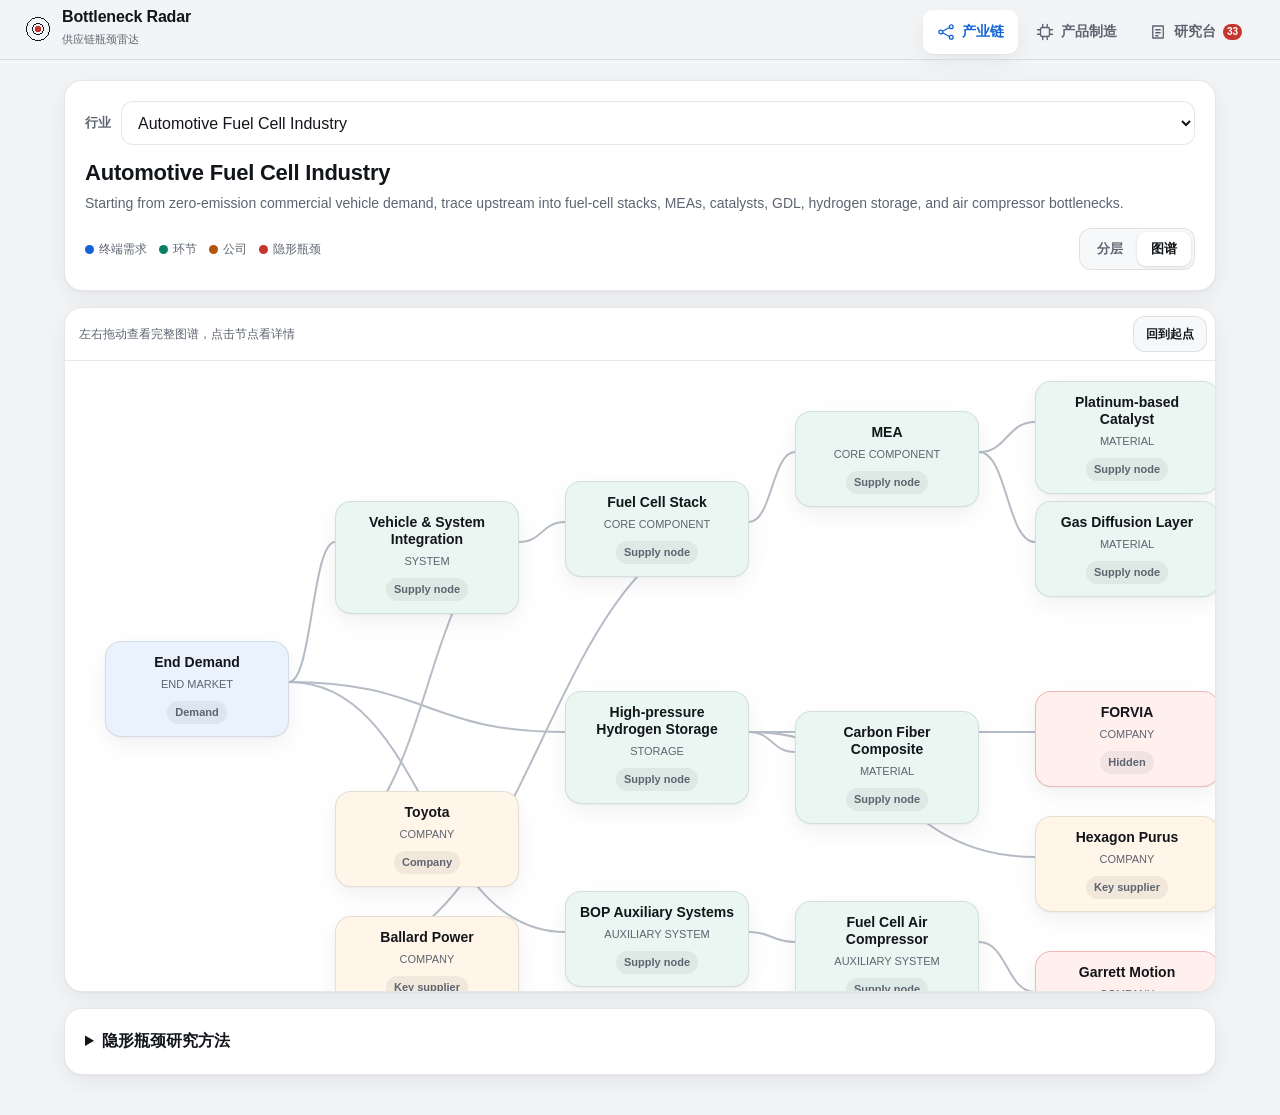
==== commit e704ead5: "Mobile-first redesign and animated GPU manufacturing journey - Replace the three-column desktop layo" ====
--- a/index.html
+++ b/index.html
@@ -1,119 +1,152 @@
 <!doctype html>
-<html lang="en">
+<html lang="zh-CN">
   <head>
     <meta charset="utf-8">
-    <meta name="viewport" content="width=device-width, initial-scale=1">
+    <meta name="viewport" content="width=device-width, initial-scale=1, viewport-fit=cover">
+    <meta name="theme-color" content="#f3f4f6">
+    <link rel="icon" href="data:image/svg+xml,%3Csvg xmlns='http://www.w3.org/2000/svg' viewBox='0 0 32 32'%3E%3Ccircle cx='16' cy='16' r='14' fill='none' stroke='%2312151a' stroke-width='2'/%3E%3Ccircle cx='16' cy='16' r='8' fill='none' stroke='%2312151a' stroke-width='2'/%3E%3Ccircle cx='16' cy='16' r='3.5' fill='%23c7352f'/%3E%3C/svg%3E">
     <title>Supply Chain Bottleneck Radar</title>
     <link rel="stylesheet" href="styles.css">
-    <link rel="stylesheet" href="apple-style.css">
-    <link rel="stylesheet" href="review-export.css">
-    <link rel="stylesheet" href="node-cleanup.css">
-    <link rel="stylesheet" href="hero-cleanup.css">
     <link rel="stylesheet" href="research-model.css">
     <link rel="stylesheet" href="analyst-review.css">
     <link rel="stylesheet" href="research-ops.css">
-    <link rel="stylesheet" href="experience.css">
+    <link rel="stylesheet" href="product-journey.css">
   </head>
-  <body>
-    <header class="hero">
-      <div>
-        <h1>Supply Chain Bottleneck Radar</h1>
-        <p class="subtitle">
-          Choose an industry to see its supply chain from end demand to upstream bottlenecks.
-          Click any node to inspect its role, evidence, deterministic bottleneck score, and
-          pending research packets from monitored sources or user-submitted research.
-        </p>
+  <body data-view="chain">
+    <header class="appbar">
+      <div class="brand">
+        <span class="brand-mark" aria-hidden="true"></span>
+        <div>
+          <h1>Bottleneck Radar</h1>
+          <small>供应链瓶颈雷达</small>
+        </div>
       </div>
     </header>
 
-    <main class="layout">
-      <aside class="panel">
-        <label for="industry-select">Select Industry</label>
-        <select id="industry-select"></select>
+    <nav class="view-tabs" aria-label="主要功能">
+      <button type="button" class="view-tab" data-view-target="chain" aria-current="page">
+        <svg viewBox="0 0 24 24" aria-hidden="true"><circle cx="5" cy="12" r="2.5"/><circle cx="19" cy="5" r="2.5"/><circle cx="19" cy="19" r="2.5"/><path d="M7.5 11 16.5 6M7.5 13l9 5"/></svg>
+        <span>产业链</span>
+      </button>
+      <button type="button" class="view-tab" data-view-target="made">
+        <svg viewBox="0 0 24 24" aria-hidden="true"><rect x="6" y="6" width="12" height="12" rx="2"/><path d="M9 2v4M15 2v4M9 18v4M15 18v4M2 9h4M2 15h4M18 9h4M18 15h4"/></svg>
+        <span>产品制造</span>
+      </button>
+      <button type="button" class="view-tab" data-view-target="desk">
+        <svg viewBox="0 0 24 24" aria-hidden="true"><path d="M5 4h14v16H5zM9 9h6M9 13h6M9 17h3"/></svg>
+        <span>研究台</span>
+        <b id="desk-count" class="tab-badge" hidden></b>
+      </button>
+    </nav>
 
-        <section class="method-card">
-          <h2>Hidden Bottleneck Method</h2>
+    <main>
+      <!-- View 1: supply chain -->
+      <section class="view" id="view-chain" data-view="chain">
+        <div class="card chain-head">
+          <div class="field-row">
+            <label for="industry-select">行业</label>
+            <select id="industry-select"></select>
+          </div>
+          <h2 id="industry-title"></h2>
+          <p id="industry-description" class="lede"></p>
+          <div class="chain-tools">
+            <div class="legend" aria-label="图例">
+              <span><i class="dot terminal"></i>终端需求</span>
+              <span><i class="dot chain"></i>环节</span>
+              <span><i class="dot company"></i>公司</span>
+              <span><i class="dot zisu"></i>隐形瓶颈</span>
+            </div>
+            <div class="seg" role="group" aria-label="展示方式">
+              <button type="button" data-map-mode="list" aria-pressed="true">分层</button>
+              <button type="button" data-map-mode="graph" aria-pressed="false">图谱</button>
+            </div>
+          </div>
+        </div>
+
+        <div id="chain-list" class="chain-list" aria-live="polite"></div>
+
+        <section class="card map-shell">
+          <div class="toolbar">
+            <span>左右拖动查看完整图谱，点击节点看详情</span>
+            <button id="reset-view" type="button" class="ghost">回到起点</button>
+          </div>
+          <div id="supply-chain-map" class="map"></div>
+        </section>
+
+        <details class="card method-card">
+          <summary>隐形瓶颈研究方法</summary>
           <ol>
             <li>Start from durable end-market demand and trace dependencies upstream.</li>
             <li>Separate observed evidence from the investment claim it may support.</li>
             <li>Approve explicit database patches only after the claim is verified.</li>
             <li>Rank candidates with the versioned six-factor scoring rubric.</li>
           </ol>
-        </section>
-
-        <section class="legend">
-          <h2>Legend</h2>
-          <div><span class="dot terminal"></span>End demand</div>
-          <div><span class="dot chain"></span>Supply chain node</div>
-          <div><span class="dot company"></span>Important company</div>
-          <div><span class="dot zisu"></span>Hidden bottleneck candidate</div>
-        </section>
-      </aside>
-
-      <section class="map-shell">
-        <div class="toolbar">
-          <div>
-            <h2 id="industry-title"></h2>
-            <p id="industry-description"></p>
-          </div>
-          <button id="reset-view" type="button">Reset View</button>
-        </div>
-        <div id="supply-chain-map" class="map"></div>
+        </details>
       </section>
 
-      <aside class="panel updates-panel">
-        <section class="research-ops">
-          <div class="section-heading">
-            <h2>Research Operations</h2>
+      <!-- View 2: how products are made -->
+      <section class="view" id="view-made" data-view="made" hidden>
+        <div id="product-journey"></div>
+      </section>
+
+      <!-- View 3: research desk -->
+      <section class="view" id="view-desk" data-view="desk" hidden>
+        <div class="desk-grid">
+          <section class="card desk-review">
+            <div class="section-heading">
+              <h2>Review Desk</h2>
+              <select id="review-filter" aria-label="Filter review status">
+                <option value="all">All</option>
+                <option value="pending">Pending</option>
+                <option value="approved">Approved</option>
+                <option value="rejected">Rejected</option>
+                <option value="needs_more_evidence">Need Evidence</option>
+              </select>
+            </div>
+            <div id="pending-updates" class="pending-list"></div>
+            <div class="review-tools">
+              <button id="export-review" type="button">Export Review Decisions</button>
+              <small id="export-status">Structured scanner events require a completed Analyst Worksheet before approval. Decisions and human review notes are saved locally first, then exported as JSON for the apply workflow.</small>
+            </div>
+          </section>
+
+          <div class="desk-side">
+            <section class="card research-ops">
+              <div class="section-heading">
+                <h2>Research Operations</h2>
+              </div>
+              <p class="research-ops-intro">
+                Live scanner readiness for the selected industry. “Comparable-ready” means a watched-context baseline exists for future diffing; it does not mean a material event exists now.
+              </p>
+              <div id="source-health" aria-live="polite">Loading source health…</div>
+            </section>
+
+            <details class="card submit-card">
+              <summary>Submit Evidence</summary>
+              <p>
+                Add official data, filings, investor materials, announcements, or research notes.
+                Submissions enter the review queue before they update the supply chain map.
+              </p>
+              <form id="submission-form">
+                <input id="submission-company" placeholder="Company or node, e.g. Johnson Matthey" required>
+                <input id="submission-source" placeholder="Source link or file note" required>
+                <textarea id="submission-summary" placeholder="Briefly explain what this evidence changes." required></textarea>
+                <select id="submission-impact" aria-label="Impact type">
+                  <option value="supply_chain_importance">Supply chain importance</option>
+                  <option value="bottleneck_judgement">Bottleneck judgement</option>
+                  <option value="financial_update">Financial or order update</option>
+                  <option value="new_player">New player or relationship</option>
+                </select>
+                <button type="submit">Submit to Review Queue</button>
+              </form>
+            </details>
           </div>
-          <p class="research-ops-intro">
-            Live scanner readiness for the selected industry. “Comparable-ready” means a watched-context baseline exists for future diffing; it does not mean a material event exists now.
-          </p>
-          <div id="source-health" aria-live="polite">Loading source health…</div>
-        </section>
-
-        <section>
-          <div class="section-heading">
-            <h2>Review Desk</h2>
-            <select id="review-filter" aria-label="Filter review status">
-              <option value="all">All</option>
-              <option value="pending">Pending</option>
-              <option value="approved">Approved</option>
-              <option value="rejected">Rejected</option>
-              <option value="needs_more_evidence">Need Evidence</option>
-            </select>
-          </div>
-          <div class="review-tools">
-            <button id="export-review" type="button">Export Review Decisions</button>
-            <small id="export-status">Structured scanner events require a completed Analyst Worksheet before approval. Decisions and human review notes are saved locally first, then exported as JSON for the apply workflow.</small>
-          </div>
-          <div id="pending-updates" class="pending-list"></div>
-        </section>
-
-        <section class="submit-card">
-          <h2>Submit Evidence</h2>
-          <p>
-            Add official data, filings, investor materials, announcements, or research notes.
-            Submissions enter the review queue before they update the supply chain map.
-          </p>
-          <form id="submission-form">
-            <input id="submission-company" placeholder="Company or node, e.g. Johnson Matthey" required>
-            <input id="submission-source" placeholder="Source link or file note" required>
-            <textarea id="submission-summary" placeholder="Briefly explain what this evidence changes." required></textarea>
-            <select id="submission-impact">
-              <option value="supply_chain_importance">Supply chain importance</option>
-              <option value="bottleneck_judgement">Bottleneck judgement</option>
-              <option value="financial_update">Financial or order update</option>
-              <option value="new_player">New player or relationship</option>
-            </select>
-            <button type="submit">Submit to Review Queue</button>
-          </form>
-        </section>
-      </aside>
+        </div>
+      </section>
     </main>
 
     <dialog id="company-dialog">
-      <button class="close" id="close-dialog" type="button">x</button>
+      <button class="close" id="close-dialog" type="button" aria-label="关闭">×</button>
       <div id="company-detail"></div>
     </dialog>
 
@@ -126,6 +159,6 @@
     <script type="module" src="analyst-review.js"></script>
     <script type="module" src="research-ops.js"></script>
     <script src="review-export.js"></script>
-    <script src="experience.js"></script>
+    <script src="product-journey.js"></script>
   </body>
 </html>
--- a/styles.css
+++ b/styles.css
@@ -1,475 +1,481 @@
+/* Supply Chain Bottleneck Radar — mobile-first base styles.
+   Component sheets (research-model, analyst-review, research-ops, product-journey)
+   load after this file and rely on the custom properties below. */
+
 :root {
-  --bg: #f6f3ed;
-  --ink: #1e1c18;
-  --muted: #746f66;
-  --card: #fffaf1;
-  --line: #d8cfc0;
-  --accent: #ad5f23;
-  --accent-dark: #6e3715;
-  --green: #236d5b;
-  --blue: #285d9a;
-  --red: #a33d31;
-  --shadow: 0 18px 45px rgba(40, 31, 20, 0.12);
-}
-
-* {
-  box-sizing: border-box;
+  --bg: #f3f4f6;
+  --surface: #ffffff;
+  --surface-2: #f7f8fa;
+  --ink: #12151a;
+  --muted: #5d6470;
+  --line: rgba(18, 21, 26, 0.1);
+  --brand: #1463d6;
+  --blue: #1463d6;
+  --green: #0a7f64;
+  --accent: #b4530a;
+  --accent-dark: #7c3a06;
+  --red: #c7352f;
+  --radius: 18px;
+  --shadow: 0 1px 2px rgba(18, 21, 26, 0.04), 0 8px 24px rgba(18, 21, 26, 0.06);
+  --appbar-h: 52px;
+  --tabbar-h: 60px;
+  --safe-b: env(safe-area-inset-bottom, 0px);
+}
+
+* { box-sizing: border-box; }
+
+html {
+  background: var(--bg);
+  -webkit-text-size-adjust: 100%;
 }
 
 body {
   margin: 0;
-  background: radial-gradient(circle at top left, #fff7e9 0, var(--bg) 42%, #eee8dd 100%);
-  color: var(--ink);
-  font-family: "Microsoft YaHei", "PingFang SC", Arial, sans-serif;
-}
-
-button,
-input,
-select,
-textarea {
-  font: inherit;
-}
-
-.hero {
+  background: var(--bg);
+  color: var(--ink);
+  font-family: -apple-system, BlinkMacSystemFont, "SF Pro Text", "PingFang SC", "Hiragino Sans GB", "Microsoft YaHei", "Segoe UI", Roboto, Arial, sans-serif;
+  font-size: 15px;
+  line-height: 1.55;
+  overflow-x: hidden;
+  padding-bottom: calc(var(--tabbar-h) + var(--safe-b));
+  -webkit-tap-highlight-color: transparent;
+}
+
+h1, h2, h3, p { margin: 0; }
+h2 { font-size: 19px; letter-spacing: -0.01em; line-height: 1.25; }
+h3 { font-size: 15px; margin: 20px 0 8px; }
+a { color: var(--brand); }
+[hidden] { display: none !important; }
+
+button, input, select, textarea { font: inherit; color: inherit; }
+
+/* Default button look (also used by JS-rendered review / worksheet buttons). */
+button {
+  background: var(--ink);
+  border: 0;
+  border-radius: 12px;
+  color: #fff;
+  cursor: pointer;
+  font-weight: 600;
+  min-height: 44px;
+  padding: 10px 16px;
+  touch-action: manipulation;
+}
+button:active { opacity: 0.8; }
+button.ghost {
+  background: var(--surface-2);
+  border: 1px solid var(--line);
+  color: var(--ink);
+}
+:focus-visible { outline: 2px solid var(--brand); outline-offset: 2px; }
+
+select, input, textarea {
+  background: var(--surface);
+  border: 1px solid var(--line);
+  border-radius: 12px;
+  font-size: 16px; /* prevents iOS focus zoom */
+  min-height: 44px;
+  padding: 10px 12px;
+  width: 100%;
+}
+textarea { min-height: 96px; resize: vertical; }
+form { display: grid; gap: 10px; }
+
+.card {
+  background: var(--surface);
+  border: 1px solid var(--line);
+  border-radius: var(--radius);
+  box-shadow: var(--shadow);
+  padding: 16px;
+}
+
+/* ---------- App bar + view tabs ---------- */
+
+.appbar {
+  align-items: center;
+  background: var(--bg);
+  border-bottom: 1px solid var(--line);
+  display: flex;
+  height: var(--appbar-h);
+  padding: 0 16px;
+  position: sticky;
+  top: 0;
+  z-index: 20;
+}
+.brand { align-items: center; display: flex; gap: 10px; }
+.brand h1 { font-size: 16px; letter-spacing: -0.01em; line-height: 1.1; }
+.brand small { color: var(--muted); font-size: 11px; }
+.brand-mark {
+  background:
+    radial-gradient(circle at 50% 50%, var(--red) 0 3px, transparent 3.5px),
+    repeating-radial-gradient(circle at 50% 50%, transparent 0 5px, var(--ink) 5px 6px);
+  border-radius: 50%;
+  height: 28px;
+  width: 28px;
+}
+
+.view-tabs {
+  background: var(--surface);
+  border-top: 1px solid var(--line);
+  bottom: 0;
   display: grid;
-  grid-template-columns: 1fr minmax(260px, 360px);
-  gap: 28px;
-  padding: 36px 44px 24px;
-  align-items: end;
-}
-
-.eyebrow {
-  color: var(--accent);
-  font-size: 13px;
-  font-weight: 700;
-  letter-spacing: 0.14em;
-  margin: 0 0 10px;
-  text-transform: uppercase;
-}
-
-h1 {
-  font-size: clamp(32px, 5vw, 58px);
-  line-height: 1.05;
-  margin: 0;
-}
-
-.subtitle {
-  color: var(--muted);
-  font-size: 17px;
-  max-width: 740px;
-  line-height: 1.7;
-}
-
-.hero-card,
-.panel,
-.map-shell,
-dialog {
-  background: rgba(255, 250, 241, 0.9);
-  border: 1px solid rgba(120, 92, 56, 0.16);
-  box-shadow: var(--shadow);
-}
-
-.hero-card {
-  border-radius: 22px;
-  padding: 20px;
-}
-
-.hero-card span,
-.hero-card small {
-  color: var(--muted);
-  display: block;
-}
-
-.hero-card strong {
-  display: block;
-  font-size: 22px;
-  margin: 8px 0;
-}
-
-.layout {
-  display: grid;
-  grid-template-columns: 280px 1fr 340px;
-  gap: 18px;
-  padding: 0 28px 28px;
-}
-
-.panel,
-.map-shell {
-  border-radius: 24px;
-}
-
-.panel {
-  padding: 20px;
-}
-
-.panel label {
-  color: var(--muted);
-  display: block;
-  margin-bottom: 8px;
-}
-
-select,
-input,
-textarea {
-  width: 100%;
-  border: 1px solid var(--line);
-  border-radius: 14px;
-  background: #fffdf8;
-  color: var(--ink);
-  padding: 12px 14px;
-}
-
-textarea {
-  min-height: 96px;
-  resize: vertical;
-}
-
-.method-card,
-.legend,
-.submit-card {
-  border-top: 1px solid var(--line);
-  margin-top: 22px;
-  padding-top: 18px;
-}
-
-h2 {
-  font-size: 18px;
-  margin: 0 0 12px;
-}
-
-ol {
-  color: var(--muted);
-  line-height: 1.8;
-  padding-left: 22px;
-}
-
-.legend div {
+  grid-template-columns: repeat(3, 1fr);
+  left: 0;
+  padding-bottom: var(--safe-b);
+  position: fixed;
+  right: 0;
+  z-index: 30;
+}
+.view-tab {
   align-items: center;
+  background: none;
+  border-radius: 0;
   color: var(--muted);
   display: flex;
-  gap: 10px;
-  margin: 10px 0;
-}
-
-.dot {
+  flex-direction: column;
+  font-size: 11px;
+  font-weight: 600;
+  gap: 3px;
+  height: var(--tabbar-h);
+  justify-content: center;
+  padding: 0;
+  position: relative;
+}
+.view-tab svg {
+  fill: none;
+  height: 22px;
+  stroke: currentColor;
+  stroke-linecap: round;
+  stroke-linejoin: round;
+  stroke-width: 1.8;
+  width: 22px;
+}
+.view-tab[aria-current="page"] { color: var(--brand); }
+.tab-badge {
+  background: var(--red);
   border-radius: 99px;
-  display: inline-block;
-  height: 12px;
-  width: 12px;
-}
-
-.terminal { background: var(--blue); }
-.chain { background: var(--green); }
-.company { background: var(--accent); }
-.zisu { background: var(--red); }
-
+  color: #fff;
+  font-size: 10px;
+  left: calc(50% + 6px);
+  line-height: 16px;
+  min-width: 16px;
+  padding: 0 4px;
+  position: absolute;
+  top: 6px;
+}
+
+main { margin: 0 auto; max-width: 1200px; padding: 12px; }
+.view { display: grid; gap: 12px; }
+
+/* ---------- Supply chain view ---------- */
+
+.field-row { align-items: center; display: flex; gap: 10px; margin-bottom: 14px; }
+.field-row label { color: var(--muted); flex: none; font-size: 13px; font-weight: 600; }
+.chain-head h2 { font-size: 22px; }
+.lede { color: var(--muted); font-size: 14px; margin-top: 6px; }
+.chain-tools {
+  align-items: center;
+  display: flex;
+  flex-wrap: wrap;
+  gap: 10px 14px;
+  justify-content: space-between;
+  margin-top: 14px;
+}
+.legend { color: var(--muted); display: flex; flex-wrap: wrap; font-size: 12px; gap: 6px 12px; }
+.legend span { align-items: center; display: inline-flex; gap: 5px; }
+.dot { border-radius: 50%; display: inline-block; height: 9px; width: 9px; }
+.dot.terminal { background: var(--blue); }
+.dot.chain { background: var(--green); }
+.dot.company { background: var(--accent); }
+.dot.zisu { background: var(--red); }
+
+.seg { background: var(--surface-2); border: 1px solid var(--line); border-radius: 12px; display: inline-flex; padding: 3px; }
+.seg button {
+  background: none;
+  border-radius: 9px;
+  color: var(--muted);
+  font-size: 13px;
+  min-height: 34px;
+  padding: 4px 14px;
+}
+.seg button[aria-pressed="true"] { background: var(--surface); box-shadow: 0 1px 3px rgba(18, 21, 26, 0.14); color: var(--ink); }
+
+/* Layered list (default on phones) */
+.chain-list { display: grid; gap: 0; }
+.stage { position: relative; }
+.stage + .stage { margin-top: 26px; }
+.stage + .stage::before {
+  color: var(--muted);
+  content: "↓ 依赖上游";
+  font-size: 11px;
+  left: 14px;
+  position: absolute;
+  top: -22px;
+}
+.stage-head { align-items: baseline; display: flex; gap: 8px; margin: 0 4px 8px; }
+.stage-head b { color: var(--brand); font-size: 12px; font-variant-numeric: tabular-nums; }
+.stage-head span { font-size: 13px; font-weight: 700; }
+.stage-nodes { display: grid; gap: 8px; }
+
+.node-card {
+  background: var(--surface);
+  border: 1px solid var(--line);
+  border-left: 4px solid var(--green);
+  border-radius: 14px;
+  box-shadow: var(--shadow);
+  overflow: hidden;
+}
+.node-card.terminal { border-left-color: var(--blue); }
+.node-card .node {
+  background: none;
+  border-radius: 0;
+  color: var(--ink);
+  display: grid;
+  font-weight: 400;
+  gap: 2px 10px;
+  grid-template-columns: 1fr auto;
+  min-height: 0;
+  padding: 12px 12px 12px 14px;
+  text-align: left;
+  width: 100%;
+}
+.node-card .node-title { font-size: 15px; font-weight: 700; line-height: 1.3; }
+.node-card .node-summary { color: var(--muted); font-size: 13px; grid-column: 1 / -1; line-height: 1.45; }
+.node-card .chev { align-self: center; color: var(--muted); font-size: 18px; grid-row: 1; grid-column: 2; }
+.node-companies {
+  border-top: 1px dashed var(--line);
+  display: flex;
+  flex-wrap: wrap;
+  gap: 6px;
+  padding: 10px 12px 12px 14px;
+}
+.company-chip {
+  align-items: center;
+  background: #fff7ec;
+  border: 1px solid rgba(180, 83, 10, 0.25);
+  border-radius: 99px;
+  color: var(--accent-dark);
+  display: inline-flex;
+  font-size: 13px;
+  gap: 6px;
+  min-height: 36px;
+  padding: 4px 12px;
+}
+.company-chip.zisu { background: #fff0ee; border-color: rgba(199, 53, 47, 0.3); color: #8f231e; }
+.company-chip i { border-radius: 50%; height: 7px; width: 7px; background: currentColor; }
+.company-chip small { font-size: 10px; font-weight: 700; letter-spacing: 0.02em; opacity: 0.8; text-transform: uppercase; }
+
+/* Graph (default on wide screens) */
+.map-shell { overflow: hidden; padding: 0; }
 .toolbar {
   align-items: center;
   border-bottom: 1px solid var(--line);
+  color: var(--muted);
   display: flex;
-  justify-content: space-between;
-  padding: 18px 22px;
-}
-
-.toolbar p {
-  color: var(--muted);
-  margin: 0;
-}
-
-button {
-  background: var(--ink);
-  border: 0;
-  border-radius: 14px;
-  color: #fffaf1;
-  cursor: pointer;
-  padding: 11px 14px;
-}
-
-.map {
-  height: 680px;
-  overflow: auto;
-  position: relative;
-}
-
-.map-canvas {
-  min-height: 680px;
-  min-width: 1080px;
-  position: relative;
-}
-
-.edges {
-  inset: 0;
-  pointer-events: none;
-  position: absolute;
-  z-index: 1;
-}
-
-.node {
-  border: 1px solid rgba(60, 44, 24, 0.12);
-  border-radius: 18px;
-  box-shadow: 0 12px 24px rgba(42, 32, 20, 0.11);
-  cursor: pointer;
-  min-height: 82px;
-  padding: 14px;
-  position: absolute;
-  transition: transform 0.18s ease, box-shadow 0.18s ease;
-  width: 190px;
-  z-index: 2;
-}
-
-.node:hover {
-  box-shadow: 0 18px 34px rgba(42, 32, 20, 0.18);
-  transform: translateY(-3px);
-}
-
-.node.terminal {
-  background: #e7f0fb;
-}
-
-.node.chain {
-  background: #e8f3ed;
-}
-
-.node.company {
-  background: #fff0d8;
-}
-
-.node.zisu {
-  background: #fde8e3;
-  border-color: rgba(163, 61, 49, 0.4);
-}
-
-.node-title {
-  font-weight: 800;
-  line-height: 1.35;
-}
-
-.node-meta {
-  color: var(--muted);
   font-size: 12px;
-  margin-top: 8px;
-}
-
-.tags {
-  display: flex;
-  flex-wrap: wrap;
-  gap: 7px;
-  margin-top: 10px;
-}
-
-.tag {
-  background: rgba(30, 28, 24, 0.08);
-  border-radius: 999px;
-  color: var(--accent-dark);
-  font-size: 12px;
-  padding: 5px 8px;
-}
-
-.pending-list {
-  display: grid;
-  gap: 10px;
-}
-
-.section-heading {
-  align-items: center;
-  display: flex;
   gap: 10px;
   justify-content: space-between;
-}
-
-.section-heading h2 {
-  margin: 0;
-}
-
-.section-heading select {
-  max-width: 130px;
-  padding: 8px 10px;
-}
+  padding: 8px 8px 8px 14px;
+}
+.toolbar button { flex: none; font-size: 12px; min-height: 36px; padding: 4px 12px; }
+.map { height: min(70vh, 640px); overflow: auto; -webkit-overflow-scrolling: touch; position: relative; }
+.map-canvas { position: relative; }
+.edges { inset: 0; pointer-events: none; position: absolute; z-index: 1; }
+.map .node {
+  background: var(--surface);
+  border: 1px solid var(--line);
+  border-radius: 16px;
+  box-shadow: var(--shadow);
+  color: var(--ink);
+  font-weight: 400;
+  min-height: 86px;
+  padding: 12px;
+  position: absolute;
+  text-align: center;
+  width: 184px;
+  z-index: 2;
+}
+.map .node.terminal { background: #eaf2fe; }
+.map .node.chain { background: #e9f6f1; }
+.map .node.company { background: #fff5e8; }
+.map .node.zisu { background: #fff0ee; border-color: rgba(199, 53, 47, 0.3); }
+.map .node-title { font-size: 14px; font-weight: 700; line-height: 1.2; }
+.map .node-meta { color: var(--muted); font-size: 11px; margin-top: 5px; text-transform: uppercase; }
+.tags { display: flex; justify-content: center; margin-top: 8px; }
+.tag { background: rgba(18, 21, 26, 0.06); border-radius: 99px; color: var(--muted); font-size: 11px; font-weight: 600; padding: 3px 8px; }
+
+body[data-map-mode="list"] .map-shell,
+body[data-map-mode="graph"] .chain-list { display: none; }
+
+.method-card summary, .submit-card summary { cursor: pointer; font-weight: 700; min-height: 24px; }
+.method-card ol { color: var(--muted); font-size: 14px; margin: 10px 0 0; padding-left: 20px; }
+.submit-card p { color: var(--muted); font-size: 13px; margin: 10px 0; }
+
+/* ---------- Research desk view ---------- */
+
+.desk-grid, .desk-side { display: grid; gap: 12px; min-width: 0; }
+.desk-review { min-width: 0; }
+.section-heading { align-items: center; display: flex; gap: 10px; justify-content: space-between; margin-bottom: 12px; }
+.section-heading select { font-size: 14px; min-height: 38px; padding: 6px 10px; width: auto; }
+.pending-list { display: grid; gap: 10px; }
 
 .update-card {
-  background: #fffdf8;
-  border: 1px solid var(--line);
-  border-radius: 16px;
+  background: var(--surface-2);
+  border: 1px solid var(--line);
+  border-radius: 14px;
+  min-width: 0;
+  overflow-wrap: anywhere;
   padding: 12px;
 }
-
-.update-card.approved {
-  border-color: rgba(35, 109, 91, 0.45);
-}
-
-.update-card.rejected {
-  border-color: rgba(163, 61, 49, 0.45);
-}
-
-.update-card.needs_more_evidence {
-  border-color: rgba(173, 95, 35, 0.5);
-}
-
-.update-card strong,
-.update-card span {
-  display: block;
-}
-
-.update-card span,
-.update-card p {
-  color: var(--muted);
-  font-size: 13px;
-}
-
-.review-actions {
-  display: grid;
-  gap: 7px;
-  grid-template-columns: repeat(3, 1fr);
-  margin-top: 10px;
-}
-
-.review-actions button {
-  background: rgba(30, 28, 24, 0.08);
-  color: var(--ink);
-  font-size: 12px;
-  padding: 8px 6px;
-}
-
-.review-actions button:hover {
-  background: rgba(30, 28, 24, 0.14);
-}
-
-.source-list {
-  display: grid;
-  gap: 8px;
-  margin-top: 10px;
-}
-
-.source-item {
-  background: rgba(30, 28, 24, 0.04);
-  border: 1px solid rgba(120, 92, 56, 0.12);
-  border-radius: 14px;
-  padding: 10px;
-}
-
-.source-item strong,
-.source-item span,
-.source-item a {
-  display: block;
-}
-
-.source-item span,
-.source-empty {
-  color: var(--muted);
-  font-size: 13px;
-}
-
-.source-item a {
-  color: var(--accent-dark);
-  font-size: 13px;
-  margin-top: 6px;
-}
-
-.empty-state,
-.load-error {
-  color: var(--muted);
-  padding: 24px;
-}
-
-form {
-  display: grid;
-  gap: 10px;
-}
+.update-card.approved { border-color: rgba(10, 127, 100, 0.5); }
+.update-card.rejected { border-color: rgba(199, 53, 47, 0.5); }
+.update-card.needs_more_evidence { border-color: rgba(180, 83, 10, 0.55); }
+.update-card > strong, .update-card > span { display: block; }
+.update-card > span, .update-card > p { color: var(--muted); font-size: 13px; }
+.update-card > p { margin: 6px 0; }
+.update-more { border-top: 1px dashed var(--line); margin-top: 8px; padding-top: 4px; }
+.update-more > summary { cursor: pointer; font-size: 13px; font-weight: 700; padding: 8px 0; }
+.update-more > span { color: var(--muted); display: block; font-size: 13px; overflow-wrap: anywhere; }
+.review-actions { display: grid; gap: 6px; grid-template-columns: repeat(3, 1fr); margin-top: 10px; }
+.review-actions button { background: var(--surface); border: 1px solid var(--line); color: var(--ink); font-size: 13px; padding: 8px 4px; }
+
+.review-tools { display: grid; gap: 8px; margin-top: 14px; }
+.review-tools small { color: var(--muted); font-size: 12px; }
+#review-json-output { font-family: ui-monospace, SFMono-Regular, Consolas, monospace; font-size: 12px; min-height: 160px; }
+
+.source-list { display: grid; gap: 8px; margin-top: 8px; }
+.source-item { background: var(--surface-2); border: 1px solid var(--line); border-radius: 12px; overflow-wrap: anywhere; padding: 10px; }
+.source-item strong, .source-item span, .source-item a { display: block; }
+.source-item span, .source-empty { color: var(--muted); font-size: 13px; }
+.source-item a { font-size: 13px; font-weight: 600; margin-top: 4px; padding: 4px 0; text-decoration: none; }
+
+.analysis-box { border-radius: 10px; color: var(--muted); display: grid; gap: 6px; }
+.analysis-box strong { color: var(--ink); }
+.analysis-box p, .analysis-box ul { margin: 0; }
+
+.empty-state, .load-error { color: var(--muted); padding: 20px 4px; }
+
+/* ---------- Detail dialog: bottom sheet on phones ---------- */
 
 dialog {
+  background: var(--surface);
   border: 0;
-  border-radius: 24px;
-  max-width: 620px;
-  padding: 26px;
-  width: min(92vw, 620px);
-}
-
-dialog::backdrop {
-  background: rgba(22, 18, 13, 0.38);
-  backdrop-filter: blur(3px);
-}
-
+  border-radius: 22px 22px 0 0;
+  bottom: 0;
+  box-shadow: 0 -10px 40px rgba(18, 21, 26, 0.25);
+  color: var(--ink);
+  margin: auto 0 0;
+  max-height: 88dvh;
+  max-width: none;
+  overflow-y: auto;
+  overscroll-behavior: contain;
+  padding: 22px 16px calc(24px + var(--safe-b));
+  width: 100%;
+}
+dialog[open] { animation: sheet-up 0.22s ease-out; }
+@keyframes sheet-up { from { transform: translateY(24px); opacity: 0; } }
+dialog::backdrop { background: rgba(10, 12, 16, 0.5); }
+dialog::before {
+  background: var(--line);
+  border-radius: 99px;
+  content: "";
+  height: 4px;
+  left: 50%;
+  position: absolute;
+  top: 8px;
+  transform: translateX(-50%);
+  width: 40px;
+}
 .close {
-  align-items: center;
-  background: rgba(30, 28, 24, 0.08);
-  border-radius: 99px;
-  color: var(--ink);
-  display: flex;
-  font-size: 24px;
-  height: 36px;
-  justify-content: center;
+  background: var(--surface-2);
+  border: 1px solid var(--line);
+  border-radius: 50%;
+  color: var(--ink);
+  float: right;
+  font-size: 22px;
+  height: 40px;
+  line-height: 1;
+  min-height: 0;
   padding: 0;
-  position: absolute;
-  right: 16px;
-  top: 16px;
-  width: 36px;
-}
-
-.detail-header {
-  padding-right: 42px;
-}
-
-.detail-header h2 {
-  font-size: 28px;
-  margin-bottom: 6px;
-}
-
-.detail-subtitle {
-  color: var(--muted);
-}
-
-.signal-grid {
-  display: grid;
-  gap: 10px;
-  grid-template-columns: repeat(2, 1fr);
-  margin: 18px 0;
-}
-
-.signal {
-  background: #fffdf8;
-  border: 1px solid var(--line);
-  border-radius: 16px;
-  padding: 12px;
-}
-
-.signal strong {
-  display: block;
-  margin-bottom: 4px;
-}
-
-.score-row {
-  align-items: center;
-  display: grid;
-  gap: 10px;
-  grid-template-columns: 110px 1fr 34px;
-  margin: 10px 0;
-}
-
-.bar {
-  background: rgba(30, 28, 24, 0.08);
-  border-radius: 99px;
-  height: 10px;
-  overflow: hidden;
-}
-
-.bar span {
-  background: linear-gradient(90deg, var(--accent), var(--red));
-  display: block;
-  height: 100%;
-}
-
-.recent-list {
-  color: var(--muted);
-  line-height: 1.7;
-  padding-left: 20px;
-}
-
-@media (max-width: 1180px) {
-  .layout {
-    grid-template-columns: 1fr;
+  position: sticky;
+  top: 0;
+  width: 40px;
+  z-index: 3;
+}
+.detail-header { padding-right: 48px; }
+.detail-header h2 { font-size: 24px; }
+.detail-header p { color: var(--muted); }
+.detail-subtitle { color: var(--muted); font-size: 13px; margin-top: 4px; }
+.eyebrow { color: var(--brand); font-size: 12px; font-weight: 700; letter-spacing: 0.06em; text-transform: uppercase; }
+.detail-section p, .detail-section li { color: var(--muted); font-size: 14px; }
+.detail-section ul { margin: 0; padding-left: 20px; }
+.tag-row { display: flex; flex-wrap: wrap; gap: 6px; margin-top: 8px; }
+.tag-row span { background: var(--surface-2); border: 1px solid var(--line); border-radius: 99px; font-size: 12px; padding: 3px 10px; }
+
+.company-flags { display: grid; gap: 8px; grid-template-columns: repeat(3, 1fr); margin: 16px 0; }
+.flag-pill { border: 1px solid var(--line); border-radius: 12px; padding: 10px; }
+.flag-pill span, .flag-pill strong { display: block; }
+.flag-pill span { border-radius: 99px; font-size: 11px; font-weight: 700; margin-bottom: 6px; padding: 2px 8px; width: fit-content; }
+.flag-pill strong { font-size: 12px; line-height: 1.25; }
+.flag-pill.active { background: rgba(20, 99, 214, 0.07); border-color: rgba(20, 99, 214, 0.25); }
+.flag-pill.active span { background: rgba(20, 99, 214, 0.14); color: #0d4aa3; }
+.flag-pill.inactive span { background: rgba(18, 21, 26, 0.06); color: var(--muted); }
+
+.signal-grid { display: grid; gap: 8px; margin: 16px 0; }
+.signal { background: var(--surface-2); border: 1px solid var(--line); border-radius: 12px; padding: 10px 12px; }
+.signal strong { display: block; font-size: 13px; }
+.signal span { color: var(--muted); font-size: 13px; }
+
+.score-row { align-items: center; display: grid; gap: 10px; grid-template-columns: 110px 1fr 34px; margin: 10px 0; }
+.score-row > span { color: var(--muted); font-size: 12px; line-height: 1.3; }
+.bar { background: rgba(18, 21, 26, 0.08); border-radius: 99px; height: 8px; overflow: hidden; }
+.bar span { background: linear-gradient(90deg, var(--brand), #7a5cff); display: block; height: 100%; }
+.recent-list { color: var(--muted); font-size: 14px; margin: 0; padding-left: 20px; }
+
+/* ---------- Wider screens ---------- */
+
+@media (min-width: 600px) {
+  .signal-grid { grid-template-columns: repeat(2, 1fr); }
+  .stage-nodes { grid-template-columns: repeat(2, 1fr); }
+}
+
+@media (min-width: 900px) {
+  body { font-size: 16px; padding-bottom: 0; }
+  :root { --appbar-h: 60px; }
+  .appbar { padding: 0 24px; }
+  .view-tabs {
+    background: none;
+    border: 0;
+    bottom: auto;
+    display: flex;
+    gap: 4px;
+    left: auto;
+    padding: 0;
+    right: 24px;
+    top: 0;
   }
-
-  .hero {
-    grid-template-columns: 1fr;
+  .view-tab { border-radius: 10px; flex-direction: row; font-size: 14px; gap: 7px; height: 40px; margin-top: 10px; padding: 0 14px; }
+  .view-tab svg { height: 18px; width: 18px; }
+  .view-tab[aria-current="page"] { background: var(--surface); box-shadow: var(--shadow); }
+  .tab-badge { left: auto; position: static; }
+  main { padding: 20px 24px 40px; }
+  .view { gap: 16px; }
+  .card { padding: 20px; }
+  .map-shell { padding: 0; }
+  .stage-nodes { grid-template-columns: repeat(3, 1fr); }
+  .desk-grid { align-items: start; grid-template-columns: minmax(0, 1.5fr) minmax(300px, 1fr); }
+
+  dialog {
+    border-radius: 22px;
+    bottom: auto;
+    margin: auto;
+    max-height: 86vh;
+    padding: 28px;
+    width: min(92vw, 660px);
   }
-}
+  dialog::before { display: none; }
+}
+
+@media (prefers-reduced-motion: reduce) {
+  *, *::before, *::after { animation-duration: 0.01ms !important; animation-iteration-count: 1 !important; transition-duration: 0.01ms !important; }
+}
--- a/research-model.css
+++ b/research-model.css
@@ -28,13 +28,13 @@
 
 .score-row span small {
   color: var(--muted);
-  font-size: 11px;
+  font-size: 12px;
 }
 
 .score-evidence-record {
   border: 1px solid rgba(120, 92, 56, 0.14);
   border-radius: 12px;
-  margin: -4px 0 12px 120px;
+  margin: -4px 0 12px 0;
   padding: 9px 11px;
   background: rgba(30, 28, 24, 0.025);
 }
@@ -101,7 +101,7 @@
 }
 
 .research-stage code {
-  font-size: 11px;
+  font-size: 12px;
   overflow-wrap: anywhere;
 }
 
--- a/analyst-review.css
+++ b/analyst-review.css
@@ -22,7 +22,7 @@
   padding: 4px 8px;
   background: rgba(173, 95, 35, 0.1);
   color: var(--accent);
-  font-size: 11px;
+  font-size: 12px;
   white-space: nowrap;
 }
 
@@ -116,7 +116,7 @@
   padding: 3px 7px;
   background: rgba(173, 95, 35, 0.1);
   color: var(--accent);
-  font-size: 10px;
+  font-size: 12px;
   font-weight: 800;
 }
 
@@ -131,7 +131,7 @@
 .patch-preview-sources,
 .patch-preview-reason {
   color: var(--muted);
-  font-size: 11px;
+  font-size: 12px;
   line-height: 1.45;
 }
 
@@ -177,18 +177,18 @@
 }
 
 .patch-preview-operation-heading strong {
-  font-size: 10px;
+  font-size: 12px;
   letter-spacing: 0.04em;
 }
 
 .patch-preview-operation-heading code {
   flex: 1 1 180px;
   overflow-wrap: anywhere;
-  font-size: 10px;
+  font-size: 12px;
 }
 
 .patch-preview-operation-heading span {
-  font-size: 10px;
+  font-size: 12px;
   font-weight: 700;
   color: var(--green);
 }
@@ -211,7 +211,7 @@
   display: block;
   margin-bottom: 4px;
   color: var(--muted);
-  font-size: 10px;
+  font-size: 12px;
   font-weight: 700;
 }
 
@@ -228,7 +228,7 @@
   background: rgba(30, 28, 24, 0.025);
   color: var(--ink);
   font-family: ui-monospace, SFMono-Regular, Menlo, Monaco, Consolas, monospace;
-  font-size: 10px;
+  font-size: 12px;
   line-height: 1.4;
 }
 
--- a/research-ops.css
+++ b/research-ops.css
@@ -1,8 +1,3 @@
-.research-ops {
-  border-bottom: 1px solid var(--line);
-  margin-bottom: 18px;
-  padding-bottom: 18px;
-}
 
 .research-ops-intro {
   color: var(--muted);
@@ -32,7 +27,7 @@
 
 .source-health-metric span {
   color: var(--muted);
-  font-size: 10px;
+  font-size: 12px;
   line-height: 1.25;
 }
 
@@ -50,7 +45,7 @@
 
 .source-health-summary {
   color: var(--muted);
-  font-size: 11px;
+  font-size: 12px;
   line-height: 1.55;
   margin: 10px 0 0;
 }
@@ -106,13 +101,13 @@
 }
 
 .source-health-name {
-  font-size: 11px;
+  font-size: 12px;
   line-height: 1.35;
 }
 
 .source-health-meta {
   color: var(--muted);
-  font-size: 9px;
+  font-size: 12px;
   margin-top: 2px;
 }
 
@@ -120,7 +115,7 @@
   border: 1px solid rgba(120, 92, 56, 0.16);
   border-radius: 999px;
   flex: 0 0 auto;
-  font-size: 9px;
+  font-size: 12px;
   font-weight: 800;
   padding: 3px 6px;
 }
@@ -140,7 +135,7 @@
 
 .source-health-detail {
   color: var(--muted);
-  font-size: 10px;
+  font-size: 12px;
   line-height: 1.45;
   margin: 7px 0;
 }
@@ -152,7 +147,7 @@
 
 .source-health-facts span {
   color: var(--muted);
-  font-size: 9px;
+  font-size: 12px;
   line-height: 1.4;
 }
 
@@ -163,7 +158,7 @@
 
 .source-health-link {
   display: inline-block;
-  font-size: 10px;
+  font-size: 12px;
   font-weight: 800;
   margin-top: 7px;
 }
--- a/product-journey.css
+++ b/product-journey.css
@@ -0,0 +1,177 @@
+/* "How it's made" product journey. */
+
+.jr-intro { padding: 4px 4px 0; }
+.jr-intro h2 { font-size: 22px; }
+.jr-products { display: grid; gap: 12px; margin-top: 12px; }
+
+.jr-product {
+  background: #0b1020;
+  border-radius: var(--radius);
+  color: #e8edfb;
+  display: grid;
+  font-weight: 400;
+  gap: 14px;
+  grid-template-columns: 76px 1fr;
+  padding: 16px;
+  text-align: left;
+  width: 100%;
+}
+.jr-product-art svg { display: block; width: 76px; }
+.jr-product-text { display: grid; gap: 3px; min-width: 0; }
+.jr-product-text small { color: #6ee7a8; font-size: 12px; font-weight: 600; }
+.jr-product-text strong { font-size: 20px; line-height: 1.2; }
+.jr-product-text span { color: #a9b5d6; font-size: 13px; line-height: 1.5; }
+.jr-facts { display: grid; gap: 8px; grid-column: 1 / -1; grid-template-columns: repeat(3, 1fr); }
+.jr-facts span { background: #141c38; border-radius: 10px; color: #a9b5d6; display: grid; font-size: 11px; line-height: 1.3; padding: 8px; }
+.jr-facts b { color: #fff; font-size: 14px; }
+.jr-product-go { align-items: center; color: #a9b5d6; display: flex; font-size: 13px; grid-column: 1 / -1; justify-content: space-between; }
+.jr-product-go b { background: #6ee7a8; border-radius: 99px; color: #0b1020; padding: 8px 16px; }
+
+.jr { display: grid; gap: 10px; min-width: 0; }
+.jr-top { align-items: center; display: flex; gap: 12px; }
+.jr-top .jr-back { flex: none; font-size: 13px; min-height: 38px; padding: 4px 12px; }
+.jr-top strong, .jr-top small { display: block; line-height: 1.25; }
+.jr-top small { color: var(--muted); font-size: 12px; }
+
+/* step rail */
+.jr-rail {
+  display: flex;
+  gap: 6px;
+  list-style: none;
+  margin: 0 -12px;
+  overflow-x: auto;
+  padding: 2px 12px;
+  scrollbar-width: none;
+}
+.jr-rail::-webkit-scrollbar { display: none; }
+.jr-rail button {
+  align-items: center;
+  background: var(--surface);
+  border: 1px solid var(--line);
+  border-radius: 99px;
+  color: var(--muted);
+  display: flex;
+  font-size: 13px;
+  gap: 6px;
+  min-height: 38px;
+  padding: 4px 12px 4px 5px;
+  white-space: nowrap;
+}
+.jr-rail b {
+  background: var(--surface-2);
+  border-radius: 50%;
+  font-size: 12px;
+  height: 26px;
+  line-height: 26px;
+  text-align: center;
+  width: 26px;
+}
+.jr-rail button.done b { background: rgba(10, 127, 100, 0.15); color: var(--green); }
+.jr-rail button[aria-current="step"] { background: #0b1020; border-color: #0b1020; color: #fff; }
+.jr-rail button[aria-current="step"] b { background: #6ee7a8; color: #0b1020; }
+
+/* stage */
+.jr-stage {
+  background:
+    linear-gradient(rgba(92, 200, 255, 0.05) 1px, transparent 1px) 0 0 / 100% 20px,
+    linear-gradient(90deg, rgba(92, 200, 255, 0.05) 1px, transparent 1px) 0 0 / 20px 100%,
+    #0b1020;
+  border-radius: var(--radius);
+  cursor: pointer;
+  overflow: hidden;
+  position: relative;
+  touch-action: pan-y;
+  user-select: none;
+}
+.jr-scene { aspect-ratio: 360 / 220; padding: 22px 6px 20px; }
+.jr-scene svg { display: block; height: 100%; width: 100%; }
+.jr-count, .jr-hint { color: #7f8fb5; font-size: 11px; position: absolute; top: 8px; }
+.jr-count { font-variant-numeric: tabular-nums; left: 12px; }
+.jr-hint { right: 12px; }
+.jr-progress { background: rgba(255, 255, 255, 0.08); bottom: 0; height: 3px; left: 0; position: absolute; right: 0; }
+.jr-progress i { background: #6ee7a8; display: block; height: 100%; transform: scaleX(0); transform-origin: left; }
+.jr-progress i.run { animation: jr-progress linear forwards; }
+@keyframes jr-progress { to { transform: scaleX(1); } }
+
+.jr-controls { display: grid; gap: 8px; grid-template-columns: 1fr 1.2fr 1fr; }
+.jr-controls button { font-size: 14px; padding: 8px 6px; }
+.jr-controls button:disabled { opacity: 0.35; }
+
+/* explanation */
+.jr-body h2 { font-size: 22px; margin-top: 2px; }
+.jr-tagline { font-size: 16px; line-height: 1.55; margin-top: 8px; }
+.jr-io { display: grid; gap: 6px; margin-top: 16px; }
+.jr-io div { background: var(--surface-2); border: 1px solid var(--line); border-radius: 12px; display: grid; gap: 10px; grid-template-columns: 40px 1fr; padding: 10px 12px; position: relative; }
+.jr-io small { color: var(--brand); font-weight: 700; }
+.jr-io span { font-size: 14px; }
+.jr-players { display: flex; flex-wrap: wrap; gap: 6px; }
+.jr-players span { background: var(--surface-2); border: 1px solid var(--line); border-radius: 12px; color: var(--muted); display: grid; font-size: 12px; padding: 6px 10px; }
+.jr-players b { color: var(--ink); font-size: 14px; }
+.jr-players .confirmed { background: rgba(10, 127, 100, 0.07); border-color: rgba(10, 127, 100, 0.35); }
+.jr-players i { color: var(--green); font-style: normal; font-weight: 700; }
+.jr-note { color: var(--muted); font-size: 12px; margin-top: 8px; }
+.jr-callout { background: #fff5f3; border-left: 3px solid var(--red); border-radius: 0 12px 12px 0; margin-top: 16px; padding: 10px 12px; }
+.jr-callout strong { color: #8f231e; font-size: 13px; }
+.jr-callout p { font-size: 14px; margin-top: 2px; }
+.jr-evidence { border-top: 1px solid var(--line); margin-top: 16px; padding-top: 12px; }
+.jr-evidence summary { cursor: pointer; font-size: 14px; font-weight: 700; }
+.jr-evidence p { color: var(--muted); font-size: 13px; margin: 8px 0; }
+.jr-evidence a { display: block; font-size: 13px; padding: 6px 0; text-decoration: none; }
+.jr-next { margin-top: 14px; text-align: center; width: 100%; }
+
+.jr-cta {
+  background: #0b1020;
+  color: #6ee7a8;
+  font-size: 14px;
+  margin-top: 14px;
+  text-align: left;
+  width: 100%;
+}
+
+/* ---------- SVG scene primitives ---------- */
+
+.jr-scene .t { fill: #dbe3f7; font-family: inherit; font-size: 11px; }
+.jr-scene .t.s { fill: #a9b5d6; font-size: 10px; }
+.jr-scene .t.b { font-size: 12px; font-weight: 700; }
+
+.a-fade { animation: j-fade 0.5s var(--d, 0s) ease-out forwards; opacity: 0; }
+.a-drop { animation: j-drop 0.6s var(--d, 0s) cubic-bezier(0.2, 0.9, 0.3, 1.15) forwards; opacity: 0; }
+.a-draw { animation: j-draw 1.1s var(--d, 0s) ease-in-out forwards; stroke-dasharray: var(--len, 400); stroke-dashoffset: var(--len, 400); }
+.a-grow { animation: j-grow var(--dur, 1s) var(--d, 0s) ease-out forwards; transform: scaleY(0); transform-box: fill-box; transform-origin: 50% 100%; }
+.a-pulse { animation: j-pulse 1.6s ease-in-out infinite; }
+.a-flow { animation: j-flow 0.8s linear infinite; stroke-dasharray: 5 5; }
+.a-fade.a-pulse { animation: j-fade 0.5s var(--d, 0s) ease-out forwards, j-pulse 1.6s calc(var(--d, 0s) + 0.5s) ease-in-out infinite; }
+.a-fade.a-flow { animation: j-fade 0.5s var(--d, 0s) ease-out forwards, j-flow 0.8s linear infinite; }
+.a-cycle { animation: j-cycle 3s var(--d, 0s) linear infinite; opacity: 0; }
+.a-scan { animation: j-scan 3s 0.3s linear forwards; opacity: 0; }
+.a-step { animation: j-step 5s 0.2s forwards; }
+
+@keyframes j-fade { to { opacity: 1; } }
+@keyframes j-drop { from { opacity: 0; transform: translateY(-46px); } to { opacity: 1; transform: translateY(0); } }
+@keyframes j-draw { to { stroke-dashoffset: 0; } }
+@keyframes j-grow { to { transform: scaleY(1); } }
+@keyframes j-pulse { 50% { opacity: 0.45; } }
+@keyframes j-flow { to { stroke-dashoffset: -10; } }
+@keyframes j-cycle { 0%, 30% { opacity: 0.55; } 33.4%, 100% { opacity: 0; } }
+@keyframes j-scan { 0% { opacity: 1; transform: translateX(0); } 97% { opacity: 1; } 100% { opacity: 0; transform: translateX(180px); } }
+@keyframes j-step {
+  0%, 17% { transform: translateX(0); }
+  20%, 37% { transform: translateX(-36px); }
+  40%, 57% { transform: translateX(-72px); }
+  60%, 77% { transform: translateX(-108px); }
+  80%, 100% { transform: translateX(-144px); }
+}
+
+@media (min-width: 600px) {
+  .jr-io { grid-template-columns: repeat(3, 1fr); }
+  .jr-io div { grid-template-columns: 1fr; gap: 2px; }
+}
+
+@media (min-width: 900px) {
+  .jr-products { grid-template-columns: repeat(2, 1fr); }
+  .jr { column-gap: 20px; grid-template-columns: minmax(0, 1.25fr) minmax(0, 1fr); grid-template-rows: auto auto auto auto 1fr; }
+  .jr-top, .jr-rail { grid-column: 1 / -1; }
+  .jr-rail { flex-wrap: wrap; margin: 0; padding: 2px 0; }
+  .jr-stage, .jr-controls { grid-column: 1; }
+  .jr-body { grid-column: 2; grid-row: 3 / span 3; }
+}
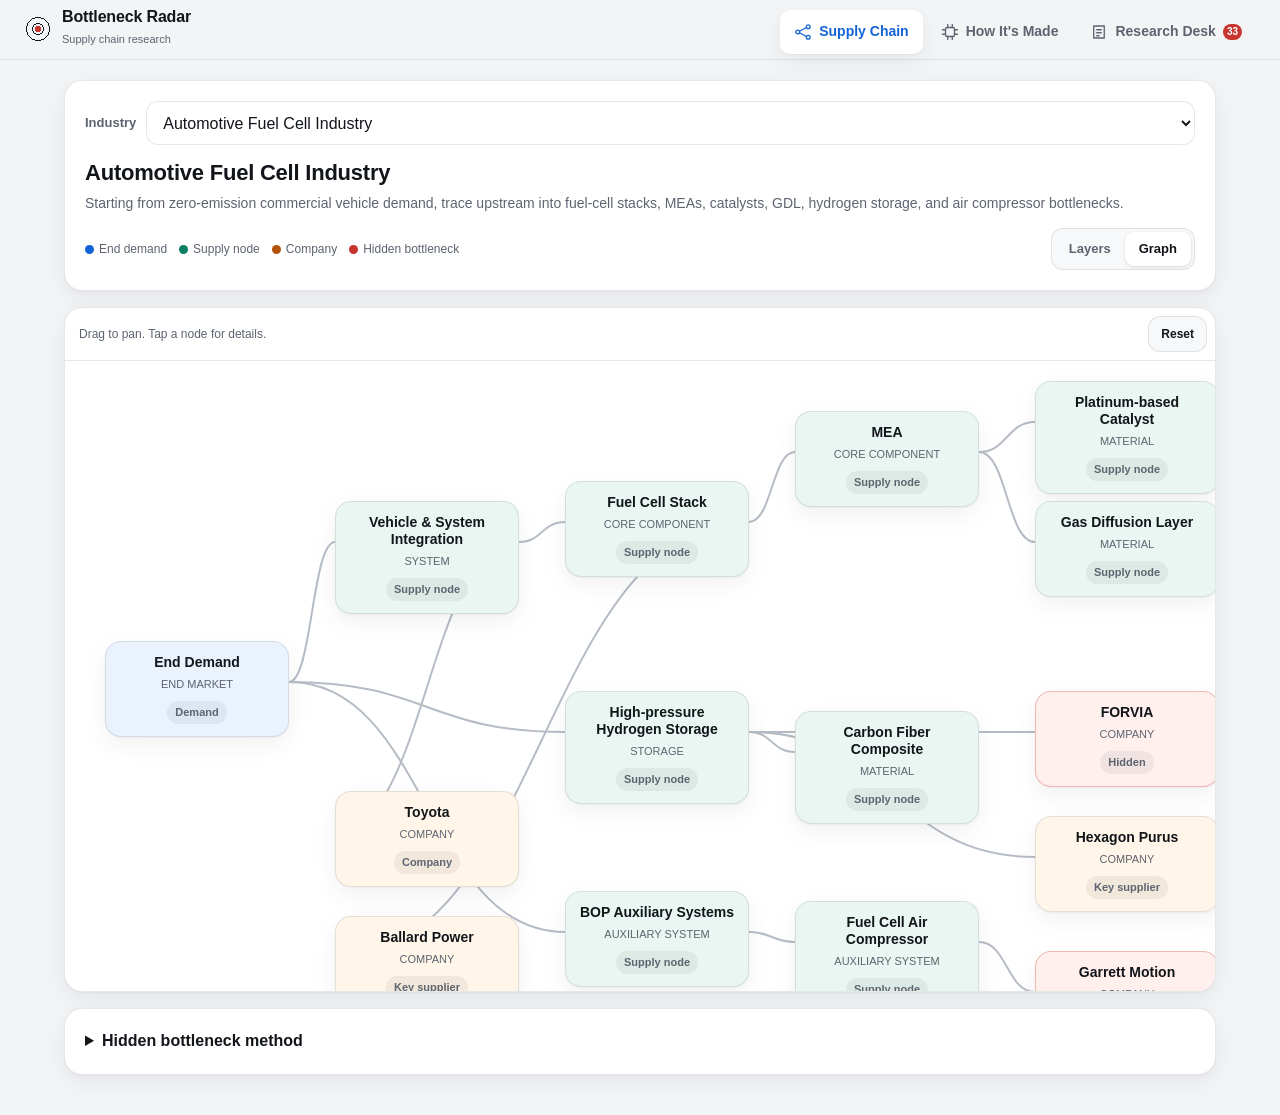
==== commit d4ef73ba: "English-only UI, cache-safe publishing, and front-end hardening - Stamp stylesheet/script URLs with " ====
--- a/index.html
+++ b/index.html
@@ -1,5 +1,5 @@
 <!doctype html>
-<html lang="zh-CN">
+<html lang="en">
   <head>
     <meta charset="utf-8">
     <meta name="viewport" content="width=device-width, initial-scale=1, viewport-fit=cover">
@@ -18,23 +18,23 @@
         <span class="brand-mark" aria-hidden="true"></span>
         <div>
           <h1>Bottleneck Radar</h1>
-          <small>供应链瓶颈雷达</small>
+          <small>Supply chain research</small>
         </div>
       </div>
     </header>
 
-    <nav class="view-tabs" aria-label="主要功能">
+    <nav class="view-tabs" aria-label="Primary">
       <button type="button" class="view-tab" data-view-target="chain" aria-current="page">
         <svg viewBox="0 0 24 24" aria-hidden="true"><circle cx="5" cy="12" r="2.5"/><circle cx="19" cy="5" r="2.5"/><circle cx="19" cy="19" r="2.5"/><path d="M7.5 11 16.5 6M7.5 13l9 5"/></svg>
-        <span>产业链</span>
+        <span>Supply Chain</span>
       </button>
       <button type="button" class="view-tab" data-view-target="made">
         <svg viewBox="0 0 24 24" aria-hidden="true"><rect x="6" y="6" width="12" height="12" rx="2"/><path d="M9 2v4M15 2v4M9 18v4M15 18v4M2 9h4M2 15h4M18 9h4M18 15h4"/></svg>
-        <span>产品制造</span>
+        <span>How It's Made</span>
       </button>
       <button type="button" class="view-tab" data-view-target="desk">
         <svg viewBox="0 0 24 24" aria-hidden="true"><path d="M5 4h14v16H5zM9 9h6M9 13h6M9 17h3"/></svg>
-        <span>研究台</span>
+        <span>Research Desk</span>
         <b id="desk-count" class="tab-badge" hidden></b>
       </button>
     </nav>
@@ -44,21 +44,21 @@
       <section class="view" id="view-chain" data-view="chain">
         <div class="card chain-head">
           <div class="field-row">
-            <label for="industry-select">行业</label>
+            <label for="industry-select">Industry</label>
             <select id="industry-select"></select>
           </div>
           <h2 id="industry-title"></h2>
           <p id="industry-description" class="lede"></p>
           <div class="chain-tools">
-            <div class="legend" aria-label="图例">
-              <span><i class="dot terminal"></i>终端需求</span>
-              <span><i class="dot chain"></i>环节</span>
-              <span><i class="dot company"></i>公司</span>
-              <span><i class="dot zisu"></i>隐形瓶颈</span>
+            <div class="legend" aria-label="Legend">
+              <span><i class="dot terminal"></i>End demand</span>
+              <span><i class="dot chain"></i>Supply node</span>
+              <span><i class="dot company"></i>Company</span>
+              <span><i class="dot zisu"></i>Hidden bottleneck</span>
             </div>
-            <div class="seg" role="group" aria-label="展示方式">
-              <button type="button" data-map-mode="list" aria-pressed="true">分层</button>
-              <button type="button" data-map-mode="graph" aria-pressed="false">图谱</button>
+            <div class="seg" role="group" aria-label="Layout">
+              <button type="button" data-map-mode="list" aria-pressed="true">Layers</button>
+              <button type="button" data-map-mode="graph" aria-pressed="false">Graph</button>
             </div>
           </div>
         </div>
@@ -67,14 +67,14 @@
 
         <section class="card map-shell">
           <div class="toolbar">
-            <span>左右拖动查看完整图谱，点击节点看详情</span>
-            <button id="reset-view" type="button" class="ghost">回到起点</button>
+            <span>Drag to pan. Tap a node for details.</span>
+            <button id="reset-view" type="button" class="ghost">Reset</button>
           </div>
           <div id="supply-chain-map" class="map"></div>
         </section>
 
         <details class="card method-card">
-          <summary>隐形瓶颈研究方法</summary>
+          <summary>Hidden bottleneck method</summary>
           <ol>
             <li>Start from durable end-market demand and trace dependencies upstream.</li>
             <li>Separate observed evidence from the investment claim it may support.</li>
@@ -146,7 +146,7 @@
     </main>
 
     <dialog id="company-dialog">
-      <button class="close" id="close-dialog" type="button" aria-label="关闭">×</button>
+      <button class="close" id="close-dialog" type="button" aria-label="Close">×</button>
       <div id="company-detail"></div>
     </dialog>
 
@@ -154,8 +154,6 @@
     <script src="app.js"></script>
     <script src="review-queue-gate.js"></script>
     <script src="research-evidence-ui.js"></script>
-    <script src="node-details.js"></script>
-    <script src="company-flags.js"></script>
     <script type="module" src="analyst-review.js"></script>
     <script type="module" src="research-ops.js"></script>
     <script src="review-export.js"></script>
--- a/styles.css
+++ b/styles.css
@@ -206,7 +206,7 @@
 .stage + .stage { margin-top: 26px; }
 .stage + .stage::before {
   color: var(--muted);
-  content: "↓ 依赖上游";
+  content: "↓ depends on";
   font-size: 11px;
   left: 14px;
   position: absolute;
@@ -242,6 +242,7 @@
 .node-card .node-title { font-size: 15px; font-weight: 700; line-height: 1.3; }
 .node-card .node-summary { color: var(--muted); font-size: 13px; grid-column: 1 / -1; line-height: 1.45; }
 .node-card .chev { align-self: center; color: var(--muted); font-size: 18px; grid-row: 1; grid-column: 2; }
+.node-companies.in-dialog { border: 0; padding: 0; }
 .node-companies {
   border-top: 1px dashed var(--line);
   display: flex;
--- a/product-journey.css
+++ b/product-journey.css
@@ -101,7 +101,7 @@
 .jr-body h2 { font-size: 22px; margin-top: 2px; }
 .jr-tagline { font-size: 16px; line-height: 1.55; margin-top: 8px; }
 .jr-io { display: grid; gap: 6px; margin-top: 16px; }
-.jr-io div { background: var(--surface-2); border: 1px solid var(--line); border-radius: 12px; display: grid; gap: 10px; grid-template-columns: 40px 1fr; padding: 10px 12px; position: relative; }
+.jr-io div { background: var(--surface-2); border: 1px solid var(--line); border-radius: 12px; display: grid; gap: 10px; grid-template-columns: 58px 1fr; padding: 10px 12px; position: relative; }
 .jr-io small { color: var(--brand); font-weight: 700; }
 .jr-io span { font-size: 14px; }
 .jr-players { display: flex; flex-wrap: wrap; gap: 6px; }
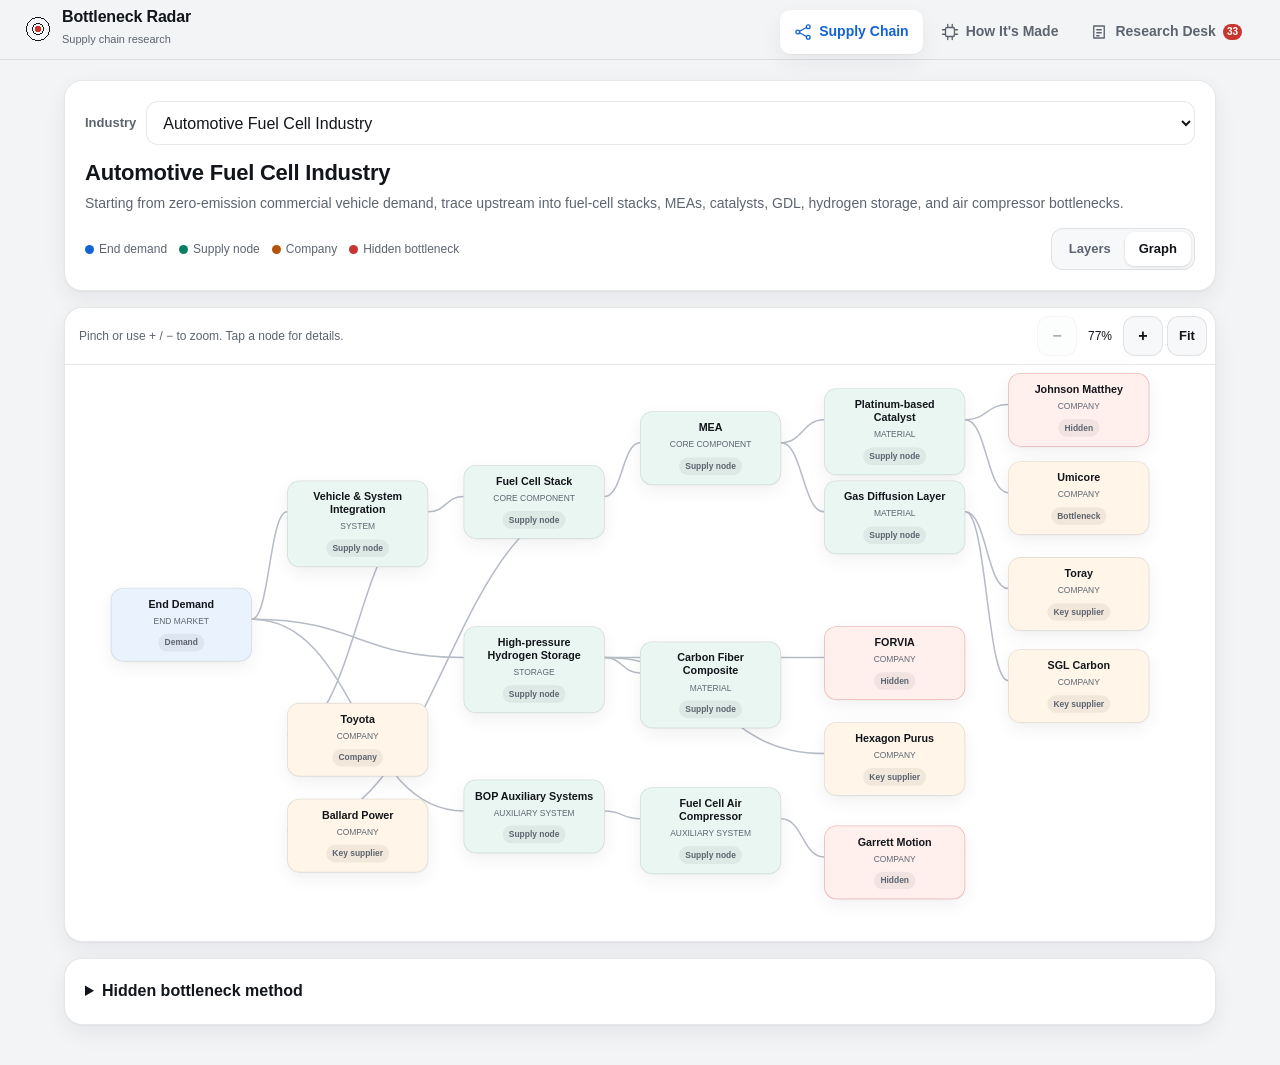
==== commit 86c509b6: "Zoomable supply-chain graph and scroll-driven product journey - Graph: zoom in/out/fit buttons, two-" ====
--- a/index.html
+++ b/index.html
@@ -67,8 +67,13 @@
 
         <section class="card map-shell">
           <div class="toolbar">
-            <span>Drag to pan. Tap a node for details.</span>
-            <button id="reset-view" type="button" class="ghost">Reset</button>
+            <span>Pinch or use + / − to zoom. Tap a node for details.</span>
+            <div class="zoom-controls" role="group" aria-label="Zoom">
+              <button id="zoom-out" type="button" class="ghost" aria-label="Zoom out">−</button>
+              <output id="zoom-level">100%</output>
+              <button id="zoom-in" type="button" class="ghost" aria-label="Zoom in">+</button>
+              <button id="reset-view" type="button" class="ghost">Fit</button>
+            </div>
           </div>
           <div id="supply-chain-map" class="map"></div>
         </section>
--- a/styles.css
+++ b/styles.css
@@ -278,9 +278,14 @@
   justify-content: space-between;
   padding: 8px 8px 8px 14px;
 }
-.toolbar button { flex: none; font-size: 12px; min-height: 36px; padding: 4px 12px; }
-.map { height: min(70vh, 640px); overflow: auto; -webkit-overflow-scrolling: touch; position: relative; }
-.map-canvas { position: relative; }
+.zoom-controls { align-items: center; display: flex; flex: none; gap: 4px; }
+.zoom-controls button { font-size: 16px; min-height: 40px; min-width: 40px; padding: 0 10px; }
+.zoom-controls button:disabled { opacity: 0.35; }
+.zoom-controls #reset-view { font-size: 13px; }
+.zoom-controls output { color: var(--ink); font-size: 12px; font-variant-numeric: tabular-nums; min-width: 38px; text-align: center; }
+.map { display: grid; height: min(64vh, 620px); overflow: auto; overscroll-behavior: contain; padding: 8px; position: relative; touch-action: pan-x pan-y; }
+.map-sizer { margin: auto; position: relative; }
+.map-canvas { left: 0; position: absolute; top: 0; transform-origin: 0 0; }
 .edges { inset: 0; pointer-events: none; position: absolute; z-index: 1; }
 .map .node {
   background: var(--surface);
--- a/product-journey.css
+++ b/product-journey.css
@@ -27,98 +27,6 @@
 .jr-product-go { align-items: center; color: #a9b5d6; display: flex; font-size: 13px; grid-column: 1 / -1; justify-content: space-between; }
 .jr-product-go b { background: #6ee7a8; border-radius: 99px; color: #0b1020; padding: 8px 16px; }
 
-.jr { display: grid; gap: 10px; min-width: 0; }
-.jr-top { align-items: center; display: flex; gap: 12px; }
-.jr-top .jr-back { flex: none; font-size: 13px; min-height: 38px; padding: 4px 12px; }
-.jr-top strong, .jr-top small { display: block; line-height: 1.25; }
-.jr-top small { color: var(--muted); font-size: 12px; }
-
-/* step rail */
-.jr-rail {
-  display: flex;
-  gap: 6px;
-  list-style: none;
-  margin: 0 -12px;
-  overflow-x: auto;
-  padding: 2px 12px;
-  scrollbar-width: none;
-}
-.jr-rail::-webkit-scrollbar { display: none; }
-.jr-rail button {
-  align-items: center;
-  background: var(--surface);
-  border: 1px solid var(--line);
-  border-radius: 99px;
-  color: var(--muted);
-  display: flex;
-  font-size: 13px;
-  gap: 6px;
-  min-height: 38px;
-  padding: 4px 12px 4px 5px;
-  white-space: nowrap;
-}
-.jr-rail b {
-  background: var(--surface-2);
-  border-radius: 50%;
-  font-size: 12px;
-  height: 26px;
-  line-height: 26px;
-  text-align: center;
-  width: 26px;
-}
-.jr-rail button.done b { background: rgba(10, 127, 100, 0.15); color: var(--green); }
-.jr-rail button[aria-current="step"] { background: #0b1020; border-color: #0b1020; color: #fff; }
-.jr-rail button[aria-current="step"] b { background: #6ee7a8; color: #0b1020; }
-
-/* stage */
-.jr-stage {
-  background:
-    linear-gradient(rgba(92, 200, 255, 0.05) 1px, transparent 1px) 0 0 / 100% 20px,
-    linear-gradient(90deg, rgba(92, 200, 255, 0.05) 1px, transparent 1px) 0 0 / 20px 100%,
-    #0b1020;
-  border-radius: var(--radius);
-  cursor: pointer;
-  overflow: hidden;
-  position: relative;
-  touch-action: pan-y;
-  user-select: none;
-}
-.jr-scene { aspect-ratio: 360 / 220; padding: 22px 6px 20px; }
-.jr-scene svg { display: block; height: 100%; width: 100%; }
-.jr-count, .jr-hint { color: #7f8fb5; font-size: 11px; position: absolute; top: 8px; }
-.jr-count { font-variant-numeric: tabular-nums; left: 12px; }
-.jr-hint { right: 12px; }
-.jr-progress { background: rgba(255, 255, 255, 0.08); bottom: 0; height: 3px; left: 0; position: absolute; right: 0; }
-.jr-progress i { background: #6ee7a8; display: block; height: 100%; transform: scaleX(0); transform-origin: left; }
-.jr-progress i.run { animation: jr-progress linear forwards; }
-@keyframes jr-progress { to { transform: scaleX(1); } }
-
-.jr-controls { display: grid; gap: 8px; grid-template-columns: 1fr 1.2fr 1fr; }
-.jr-controls button { font-size: 14px; padding: 8px 6px; }
-.jr-controls button:disabled { opacity: 0.35; }
-
-/* explanation */
-.jr-body h2 { font-size: 22px; margin-top: 2px; }
-.jr-tagline { font-size: 16px; line-height: 1.55; margin-top: 8px; }
-.jr-io { display: grid; gap: 6px; margin-top: 16px; }
-.jr-io div { background: var(--surface-2); border: 1px solid var(--line); border-radius: 12px; display: grid; gap: 10px; grid-template-columns: 58px 1fr; padding: 10px 12px; position: relative; }
-.jr-io small { color: var(--brand); font-weight: 700; }
-.jr-io span { font-size: 14px; }
-.jr-players { display: flex; flex-wrap: wrap; gap: 6px; }
-.jr-players span { background: var(--surface-2); border: 1px solid var(--line); border-radius: 12px; color: var(--muted); display: grid; font-size: 12px; padding: 6px 10px; }
-.jr-players b { color: var(--ink); font-size: 14px; }
-.jr-players .confirmed { background: rgba(10, 127, 100, 0.07); border-color: rgba(10, 127, 100, 0.35); }
-.jr-players i { color: var(--green); font-style: normal; font-weight: 700; }
-.jr-note { color: var(--muted); font-size: 12px; margin-top: 8px; }
-.jr-callout { background: #fff5f3; border-left: 3px solid var(--red); border-radius: 0 12px 12px 0; margin-top: 16px; padding: 10px 12px; }
-.jr-callout strong { color: #8f231e; font-size: 13px; }
-.jr-callout p { font-size: 14px; margin-top: 2px; }
-.jr-evidence { border-top: 1px solid var(--line); margin-top: 16px; padding-top: 12px; }
-.jr-evidence summary { cursor: pointer; font-size: 14px; font-weight: 700; }
-.jr-evidence p { color: var(--muted); font-size: 13px; margin: 8px 0; }
-.jr-evidence a { display: block; font-size: 13px; padding: 6px 0; text-decoration: none; }
-.jr-next { margin-top: 14px; text-align: center; width: 100%; }
-
 .jr-cta {
   background: #0b1020;
   color: #6ee7a8;
@@ -128,11 +36,143 @@
   width: 100%;
 }
 
+/* ---------- Scroll journey (dark, full-bleed) ---------- */
+
+body.journey-open[data-view="made"] { background: #070b18; }
+body.journey-open[data-view="made"] main { max-width: none; padding: 0; }
+body.journey-open[data-view="made"] .appbar { background: #070b18; border-color: #1a2344; color: #e8edfb; }
+body.journey-open[data-view="made"] .brand small { color: #7f8fb5; }
+body.journey-open[data-view="made"] .brand-mark { filter: invert(1) hue-rotate(180deg); }
+
+.sj {
+  --sj-ink: #eef2ff;
+  --sj-muted: #9aa7cc;
+  --sj-line: #1f2a52;
+  --sj-green: #6ee7a8;
+  color: var(--sj-ink);
+  margin: 0 auto;
+  max-width: 720px;
+  padding: 0 18px 56px;
+}
+
+.sj-bar {
+  align-items: center;
+  background: rgba(7, 11, 24, 0.92);
+  border-bottom: 1px solid var(--sj-line);
+  display: flex;
+  font-size: 13px;
+  gap: 10px;
+  margin: 0 -18px;
+  padding: 6px 12px;
+  position: sticky;
+  top: var(--appbar-h);
+  z-index: 15;
+}
+.sj-back { background: none; border: 1px solid var(--sj-line); color: var(--sj-ink); flex: none; font-size: 13px; min-height: 36px; padding: 4px 12px; }
+.sj-now { flex: 1; font-weight: 700; min-width: 0; overflow: hidden; text-overflow: ellipsis; white-space: nowrap; }
+.sj-count { color: var(--sj-muted); flex: none; font-variant-numeric: tabular-nums; }
+.sj-fill { background: var(--sj-green); bottom: -1px; height: 2px; left: 0; position: absolute; right: 0; transform: scaleX(0); transform-origin: left; }
+
+.sj-kicker { color: var(--sj-green); font-size: 12px; font-weight: 700; letter-spacing: 0.14em; text-transform: uppercase; }
+.sj-hero {
+  background: radial-gradient(120% 70% at 85% 0%, rgba(92, 200, 255, 0.16), transparent 60%), radial-gradient(90% 60% at 0% 30%, rgba(110, 231, 168, 0.12), transparent 60%);
+  display: grid;
+  gap: 18px;
+  margin: 0 -18px;
+  min-height: calc(86svh - var(--appbar-h) - var(--tabbar-h));
+  padding: 56px 18px 32px;
+  place-content: center start;
+}
+.sj-hero h2 { font-size: clamp(52px, 15vw, 104px); font-weight: 800; letter-spacing: -0.045em; line-height: 0.92; text-wrap: balance; }
+.sj-lede { color: var(--sj-muted); font-size: 17px; line-height: 1.55; max-width: 34em; }
+.sj .jr-facts { margin-top: 6px; }
+.sj-scroll { color: var(--sj-ink); font-size: 14px; font-weight: 600; margin-top: 10px; }
+.sj-scroll span { animation: sj-bob 1.4s ease-in-out infinite; color: var(--sj-green); display: inline-block; margin-left: 4px; }
+@keyframes sj-bob { 50% { transform: translateY(6px); } }
+
+/* steps + progress spine */
+.sj-steps { list-style: none; margin: 0; padding: 8px 0 0 44px; position: relative; }
+.sj-spine { background: var(--sj-line); bottom: 0; left: 13px; position: absolute; top: 0; width: 2px; }
+.sj-spine i { background: linear-gradient(var(--sj-green), #5cc8ff); display: block; height: 0; width: 100%; }
+.sj-step { padding: 28px 0 72px; position: relative; }
+.sj-marker {
+  background: #070b18;
+  border: 2px solid var(--sj-line);
+  border-radius: 50%;
+  color: var(--sj-muted);
+  font-size: 12px;
+  font-weight: 700;
+  height: 28px;
+  left: -44px;
+  line-height: 24px;
+  position: absolute;
+  text-align: center;
+  top: 30px;
+  transition: background 0.3s, border-color 0.3s, color 0.3s, box-shadow 0.3s;
+  width: 28px;
+}
+.sj-step.seen .sj-marker { background: var(--sj-green); border-color: var(--sj-green); color: #070b18; }
+.sj-step.active .sj-marker { box-shadow: 0 0 0 6px rgba(110, 231, 168, 0.18); }
+
+.sj-handoff { color: var(--sj-green); font-size: 13px; font-weight: 600; line-height: 28px; margin-bottom: 18px; }
+.sj-number { color: transparent; font-size: clamp(64px, 20vw, 120px); font-weight: 800; letter-spacing: -0.05em; line-height: 0.85; -webkit-text-stroke: 1.5px #2c3a6e; }
+.sj-step h3 { font-size: clamp(32px, 9vw, 54px); font-weight: 800; letter-spacing: -0.035em; line-height: 1; margin: 10px 0 0; text-wrap: balance; }
+.sj-tagline { color: var(--sj-ink); font-size: 18px; line-height: 1.5; margin-top: 14px; }
+
+.sj-scene {
+  aspect-ratio: 360 / 220;
+  background:
+    linear-gradient(rgba(92, 200, 255, 0.05) 1px, transparent 1px) 0 0 / 100% 20px,
+    linear-gradient(90deg, rgba(92, 200, 255, 0.05) 1px, transparent 1px) 0 0 / 20px 100%,
+    #0b1020;
+  border: 1px solid var(--sj-line);
+  border-radius: 20px;
+  cursor: pointer;
+  margin: 24px -18px 0 -44px;
+  overflow: hidden;
+  padding: 10px 6px;
+  position: relative;
+  z-index: 1;
+}
+.sj-scene svg { display: block; height: 100%; width: 100%; }
+.sj-scene::after { bottom: 8px; color: #56648f; content: "Tap to replay"; font-size: 11px; position: absolute; right: 12px; }
+
+.sj-flow { display: grid; gap: 0; margin: 22px 0 0; }
+.sj-flow div { border-left: 2px solid var(--sj-line); padding: 0 0 14px 14px; position: relative; }
+.sj-flow div::before { background: #5cc8ff; border-radius: 50%; content: ""; height: 8px; left: -5px; position: absolute; top: 5px; width: 8px; }
+.sj-flow div:last-child { border-color: transparent; padding-bottom: 0; }
+.sj-flow dt { color: #5cc8ff; font-size: 11px; font-weight: 700; letter-spacing: 0.12em; text-transform: uppercase; }
+.sj-flow dd { font-size: 15px; margin: 2px 0 0; }
+
+.sj h4 { color: var(--sj-muted); font-size: 11px; font-weight: 700; letter-spacing: 0.12em; margin: 0 0 8px; text-transform: uppercase; }
+.sj-who { margin-top: 24px; }
+.sj-players { display: flex; flex-wrap: wrap; gap: 6px; }
+.sj-players span { background: #111936; border: 1px solid var(--sj-line); border-radius: 12px; color: var(--sj-muted); display: grid; font-size: 12px; padding: 6px 10px; }
+.sj-players b { color: var(--sj-ink); font-size: 14px; }
+.sj-players .confirmed { border-color: rgba(110, 231, 168, 0.5); }
+.sj-players i { color: var(--sj-green); font-style: normal; font-weight: 700; }
+.sj-callout { background: rgba(255, 122, 112, 0.08); border-left: 3px solid #ff7a70; border-radius: 0 14px 14px 0; margin-top: 22px; padding: 12px 14px; }
+.sj-callout h4 { color: #ff9d95; margin-bottom: 4px; }
+.sj-callout p { font-size: 15px; }
+.sj-evidence { border-top: 1px solid var(--sj-line); margin-top: 22px; padding-top: 6px; }
+.sj-evidence summary { color: var(--sj-muted); cursor: pointer; font-size: 14px; font-weight: 600; padding: 8px 0; }
+.sj-evidence p { color: var(--sj-muted); font-size: 13px; margin: 6px 0; }
+.sj-evidence a { color: #5cc8ff; display: block; font-size: 13px; padding: 6px 0; text-decoration: none; }
+
+.sj-end { border-top: 1px solid var(--sj-line); display: grid; gap: 14px; padding-top: 40px; }
+.sj-end h3 { font-size: clamp(30px, 8vw, 48px); font-weight: 800; letter-spacing: -0.035em; line-height: 1.02; margin: 0; text-wrap: balance; }
+.sj-related { background: var(--sj-green); color: #070b18; text-align: left; }
+.sj-top { background: none; border: 1px solid var(--sj-line); color: var(--sj-ink); }
+.sj-note { color: var(--sj-muted); font-size: 12px; }
+
+.reveal { opacity: 0; transform: translateY(26px); transition: opacity 0.6s ease-out, transform 0.6s cubic-bezier(0.2, 0.7, 0.2, 1); }
+.reveal.in { opacity: 1; transform: none; }
+
 /* ---------- SVG scene primitives ---------- */
 
-.jr-scene .t { fill: #dbe3f7; font-family: inherit; font-size: 11px; }
-.jr-scene .t.s { fill: #a9b5d6; font-size: 10px; }
-.jr-scene .t.b { font-size: 12px; font-weight: 700; }
+.sj-scene .t { fill: #dbe3f7; font-family: inherit; font-size: 11px; }
+.sj-scene .t.s { fill: #a9b5d6; font-size: 10px; }
+.sj-scene .t.b { font-size: 12px; font-weight: 700; }
 
 .a-fade { animation: j-fade 0.5s var(--d, 0s) ease-out forwards; opacity: 0; }
 .a-drop { animation: j-drop 0.6s var(--d, 0s) cubic-bezier(0.2, 0.9, 0.3, 1.15) forwards; opacity: 0; }
@@ -162,16 +202,28 @@
   80%, 100% { transform: translateX(-144px); }
 }
 
-@media (min-width: 600px) {
-  .jr-io { grid-template-columns: repeat(3, 1fr); }
-  .jr-io div { grid-template-columns: 1fr; gap: 2px; }
-}
-
 @media (min-width: 900px) {
   .jr-products { grid-template-columns: repeat(2, 1fr); }
-  .jr { column-gap: 20px; grid-template-columns: minmax(0, 1.25fr) minmax(0, 1fr); grid-template-rows: auto auto auto auto 1fr; }
-  .jr-top, .jr-rail { grid-column: 1 / -1; }
-  .jr-rail { flex-wrap: wrap; margin: 0; padding: 2px 0; }
-  .jr-stage, .jr-controls { grid-column: 1; }
-  .jr-body { grid-column: 2; grid-row: 3 / span 3; }
-}
+  .sj { max-width: 860px; }
+  .sj-steps { padding-left: 72px; }
+  .sj-spine { left: 19px; }
+  .sj-marker { font-size: 14px; height: 40px; left: -72px; line-height: 36px; width: 40px; }
+  .sj-scene { margin: 28px 0 0; }
+  .sj-flow { gap: 18px; grid-template-columns: repeat(3, 1fr); }
+  .sj-flow div { border-left: 0; border-top: 2px solid var(--sj-line); padding: 12px 0 0; }
+  .sj-flow div::before { left: 0; top: -5px; }
+  .sj-flow div:last-child { border-color: var(--sj-line); }
+}
+
+@media (prefers-reduced-motion: reduce) {
+  .reveal { opacity: 1; transform: none; }
+}
+
+/* Keep the navigation in the same dark theme while a journey is open. */
+body.journey-open[data-view="made"] .view-tabs { background: #070b18; border-color: #1a2344; }
+body.journey-open[data-view="made"] .view-tab { color: #7f8fb5; }
+body.journey-open[data-view="made"] .view-tab[aria-current="page"] { color: #6ee7a8; }
+@media (min-width: 900px) {
+  body.journey-open[data-view="made"] .view-tabs { background: none; }
+  body.journey-open[data-view="made"] .view-tab[aria-current="page"] { background: #141c38; box-shadow: none; }
+}
